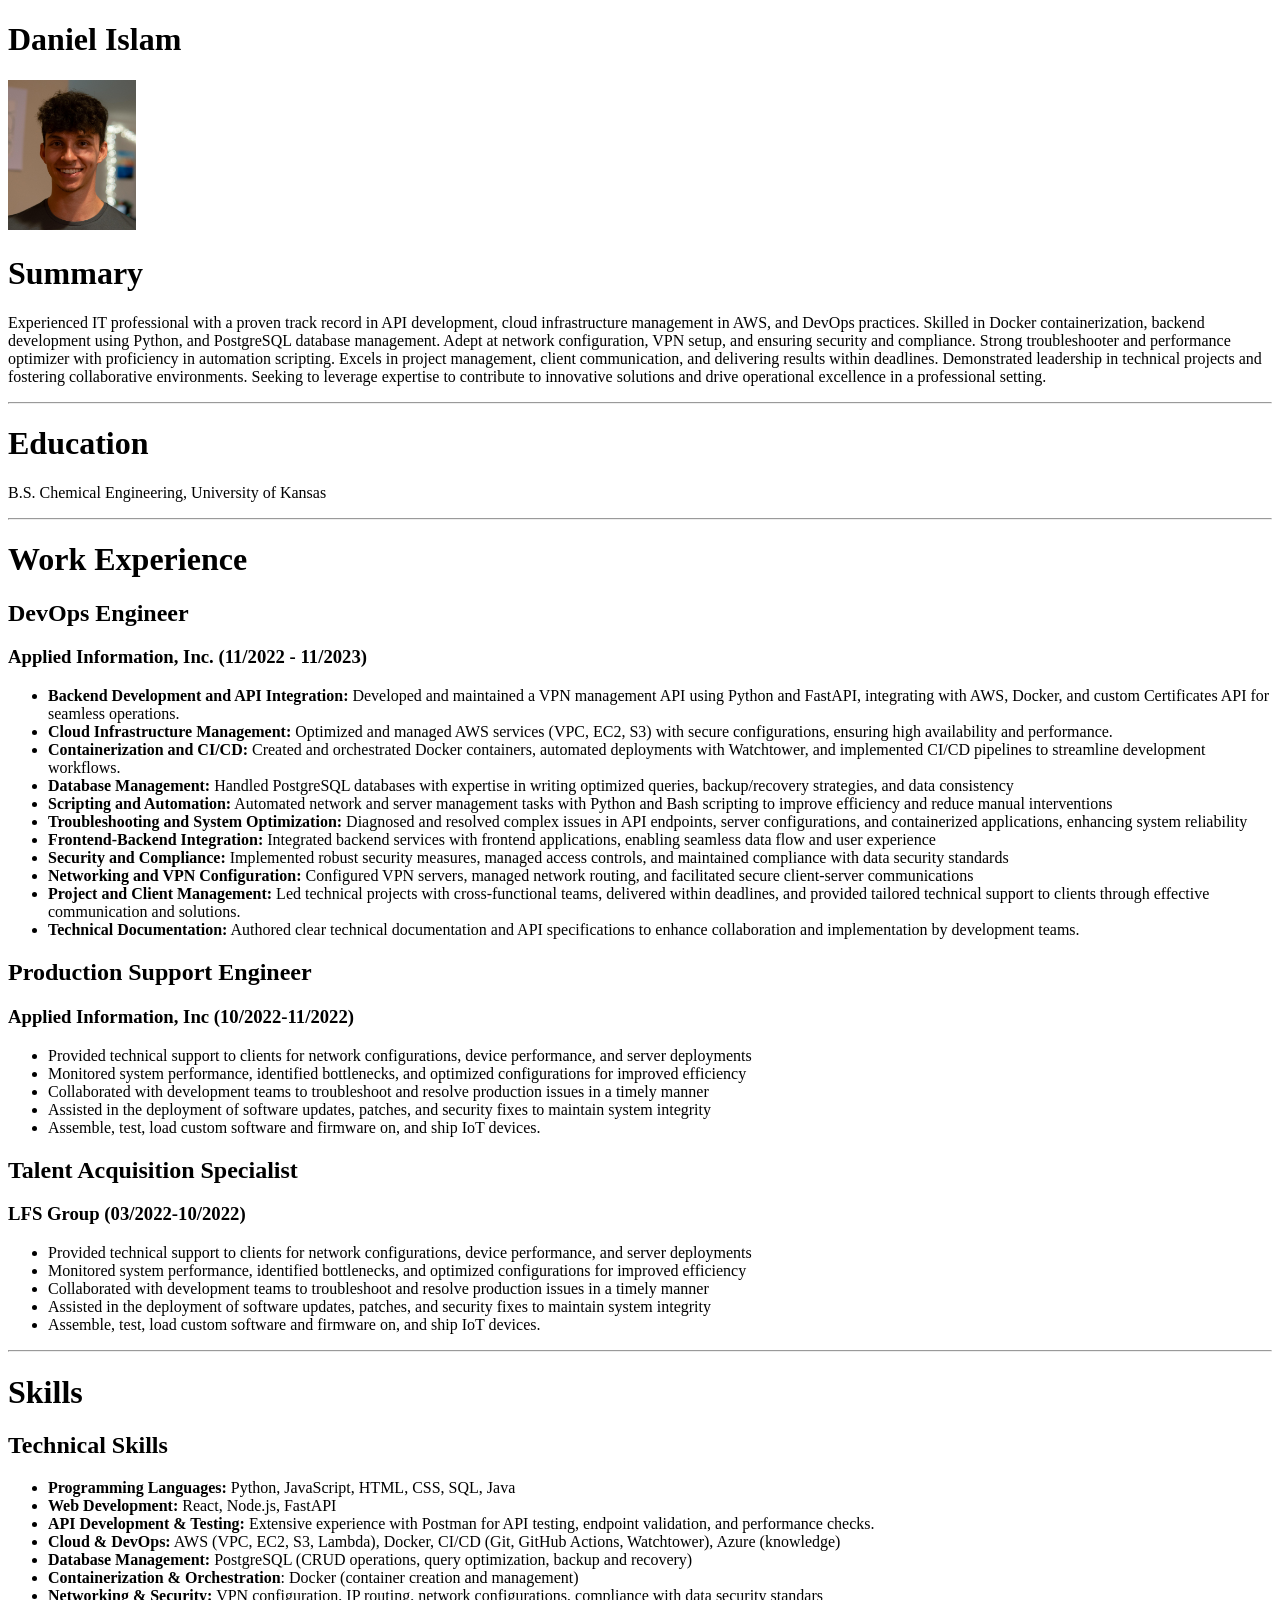
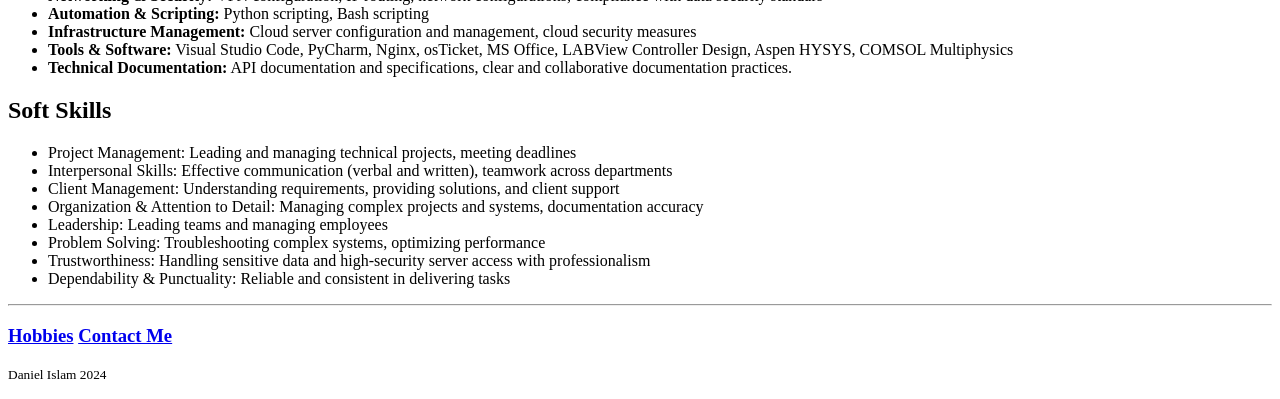
==== index.html @ 27a66f78 "Add files via upload Uploaded html files for web pages, assets folder for images, and README markdow" ====
<!DOCTYPE html>
<html lang="en">
<head>
    <meta charset="UTF-8">
    <meta name="viewport" content="width=device-width, initial-scale=1.0">
    <title>MyResume | Daniel Islam</title>
</head>
<h1>Daniel Islam</h1>
<body>
    <img src="./assets/images/headshot1.jpg" alt="Portrait of Daniel Islam" height="150"/>
    <h1>Summary</h1>
    <p>Experienced IT professional with a proven track record in API development, cloud infrastructure management in AWS, 
        and DevOps practices. Skilled in Docker containerization, backend development using Python, and PostgreSQL database management. 
        Adept at network configuration, VPN setup, and ensuring security and compliance. Strong troubleshooter and performance 
        optimizer with proficiency in automation scripting. Excels in project management, client communication, and delivering 
        results within deadlines. Demonstrated leadership in technical projects and fostering collaborative environments. Seeking to 
        leverage expertise to contribute to innovative solutions and drive operational excellence in a professional setting.</p>
    <hr/>
    <h1>Education</h1>
    <p>B.S. Chemical Engineering, University of Kansas</p>
    <hr/>
    <h1>Work Experience</h1>
    <h2>DevOps Engineer</h2>
    <h3>Applied Information, Inc. (11/2022 - 11/2023)</h3>
    <ul>
        <li><strong>Backend Development and API Integration:</strong> Developed and maintained a VPN management API using Python and FastAPI, 
            integrating with AWS, Docker, and custom Certificates API for seamless operations.</li>
        <li><strong>Cloud Infrastructure Management:</strong> Optimized and managed AWS services (VPC, EC2, S3) with secure configurations, ensuring high availability and performance.</li>
        <li><strong>Containerization and CI/CD:</strong> Created and orchestrated Docker containers, automated deployments with Watchtower, 
            and implemented CI/CD pipelines to streamline development workflows.</li>
        <li><strong>Database Management:</strong> Handled PostgreSQL databases with expertise in writing optimized queries, backup/recovery 
            strategies, and data consistency</li>
        <li><strong>Scripting and Automation:</strong> Automated network and server management tasks with Python and Bash scripting to 
            improve efficiency and reduce manual interventions</li>
        <li><strong>Troubleshooting and System Optimization:</strong> Diagnosed and resolved complex issues in API endpoints, server 
            configurations, and containerized applications, enhancing system reliability</li>
        <li><strong>Frontend-Backend Integration:</strong> Integrated backend services with frontend applications, enabling seamless 
            data flow and user experience</li>
        <li><strong>Security and Compliance:</strong> Implemented robust security measures, managed access controls, and maintained 
            compliance with data security standards</li>
        <li><strong>Networking and VPN Configuration:</strong> Configured VPN servers, managed network routing, and facilitated 
            secure client-server communications</li>
        <li><strong>Project and Client Management:</strong> Led technical projects with cross-functional teams, delivered within deadlines, 
            and provided tailored technical support to clients through effective communication and solutions.</li>
        <li><strong>Technical Documentation:</strong> Authored clear technical documentation and API specifications to enhance collaboration 
            and implementation by development teams.</li>    
    </ul>
    <h2>Production Support Engineer</h2>
    <h3>Applied Information, Inc (10/2022-11/2022)</h3>
    <ul>    
        <li>Provided technical support to clients for network configurations, device performance, and server deployments</li>
        <li>Monitored system performance, identified bottlenecks, and optimized configurations for improved efficiency</li>
        <li>Collaborated with development teams to troubleshoot and resolve production issues in a timely manner</li>
        <li>Assisted in the deployment of software updates, patches, and security fixes to maintain system integrity</li>
        <li>Assemble, test, load custom software and firmware on, and ship IoT devices.</li>
    </ul>
    <h2>Talent Acquisition Specialist</h2>
    <h3>LFS Group (03/2022-10/2022)</h3>
    <ul>    
        <li>Provided technical support to clients for network configurations, device performance, and server deployments</li>
        <li>Monitored system performance, identified bottlenecks, and optimized configurations for improved efficiency</li>
        <li>Collaborated with development teams to troubleshoot and resolve production issues in a timely manner</li>
        <li>Assisted in the deployment of software updates, patches, and security fixes to maintain system integrity</li>
        <li>Assemble, test, load custom software and firmware on, and ship IoT devices.</li>
    </ul>
    <hr/>
    <h1>Skills</h1>
    <h2>Technical Skills</h2>
    <ul>
        <li><strong>Programming Languages:</strong> Python, JavaScript, HTML, CSS, SQL, Java</li>
        <li><strong>Web Development:</strong> React, Node.js, FastAPI</li>
        <li><strong>API Development & Testing:</strong> Extensive experience with Postman for API testing, endpoint validation, and performance checks.</li>
        <li><strong>Cloud & DevOps:</strong> AWS (VPC, EC2, S3, Lambda), Docker, CI/CD (Git, GitHub Actions, Watchtower), Azure (knowledge)</li>
        <li><strong>Database Management:</strong> PostgreSQL (CRUD operations, query optimization, backup and recovery)</li>
        <li><strong>Containerization & Orchestration</strong>: Docker (container creation and management)</li>
        <li><strong>Networking & Security:</strong> VPN configuration, IP routing, network configurations, compliance with data security standars</li>
        <li><strong>Automation & Scripting:</strong> Python scripting, Bash scripting</li>
        <li><strong>Infrastructure Management:</strong> Cloud server configuration and management, cloud security measures</li>
        <li><strong>Tools & Software:</strong> Visual Studio Code, PyCharm, Nginx, osTicket, MS Office, LABView Controller Design, Aspen HYSYS, COMSOL Multiphysics</li>
        <li><strong>Technical Documentation:</strong> API documentation and specifications, clear and collaborative documentation practices.</li>
    </ul>
    <h2>Soft Skills</h2>
    <ul>
        <li>Project Management: Leading and managing technical projects, meeting deadlines</li>
        <li>Interpersonal Skills: Effective communication (verbal and written), teamwork across departments</li>
        <li>Client Management: Understanding requirements, providing solutions, and client support</li>
        <li>Organization & Attention to Detail: Managing complex projects and systems, documentation accuracy</li>
        <li>Leadership: Leading teams and managing employees</li>
        <li>Problem Solving: Troubleshooting complex systems, optimizing performance</li>
        <li>Trustworthiness: Handling sensitive data and high-security server access with professionalism</li>
        <li>Dependability & Punctuality: Reliable and consistent in delivering tasks</li>
    </ul>
    <hr/>
    <h3><a href="./hobbies.html">Hobbies</a>  <a href="./contact.html">Contact Me</a></h3>
    <footer>
        <p><small>Daniel Islam 2024</small></p>
    </footer>
</body>
</html>
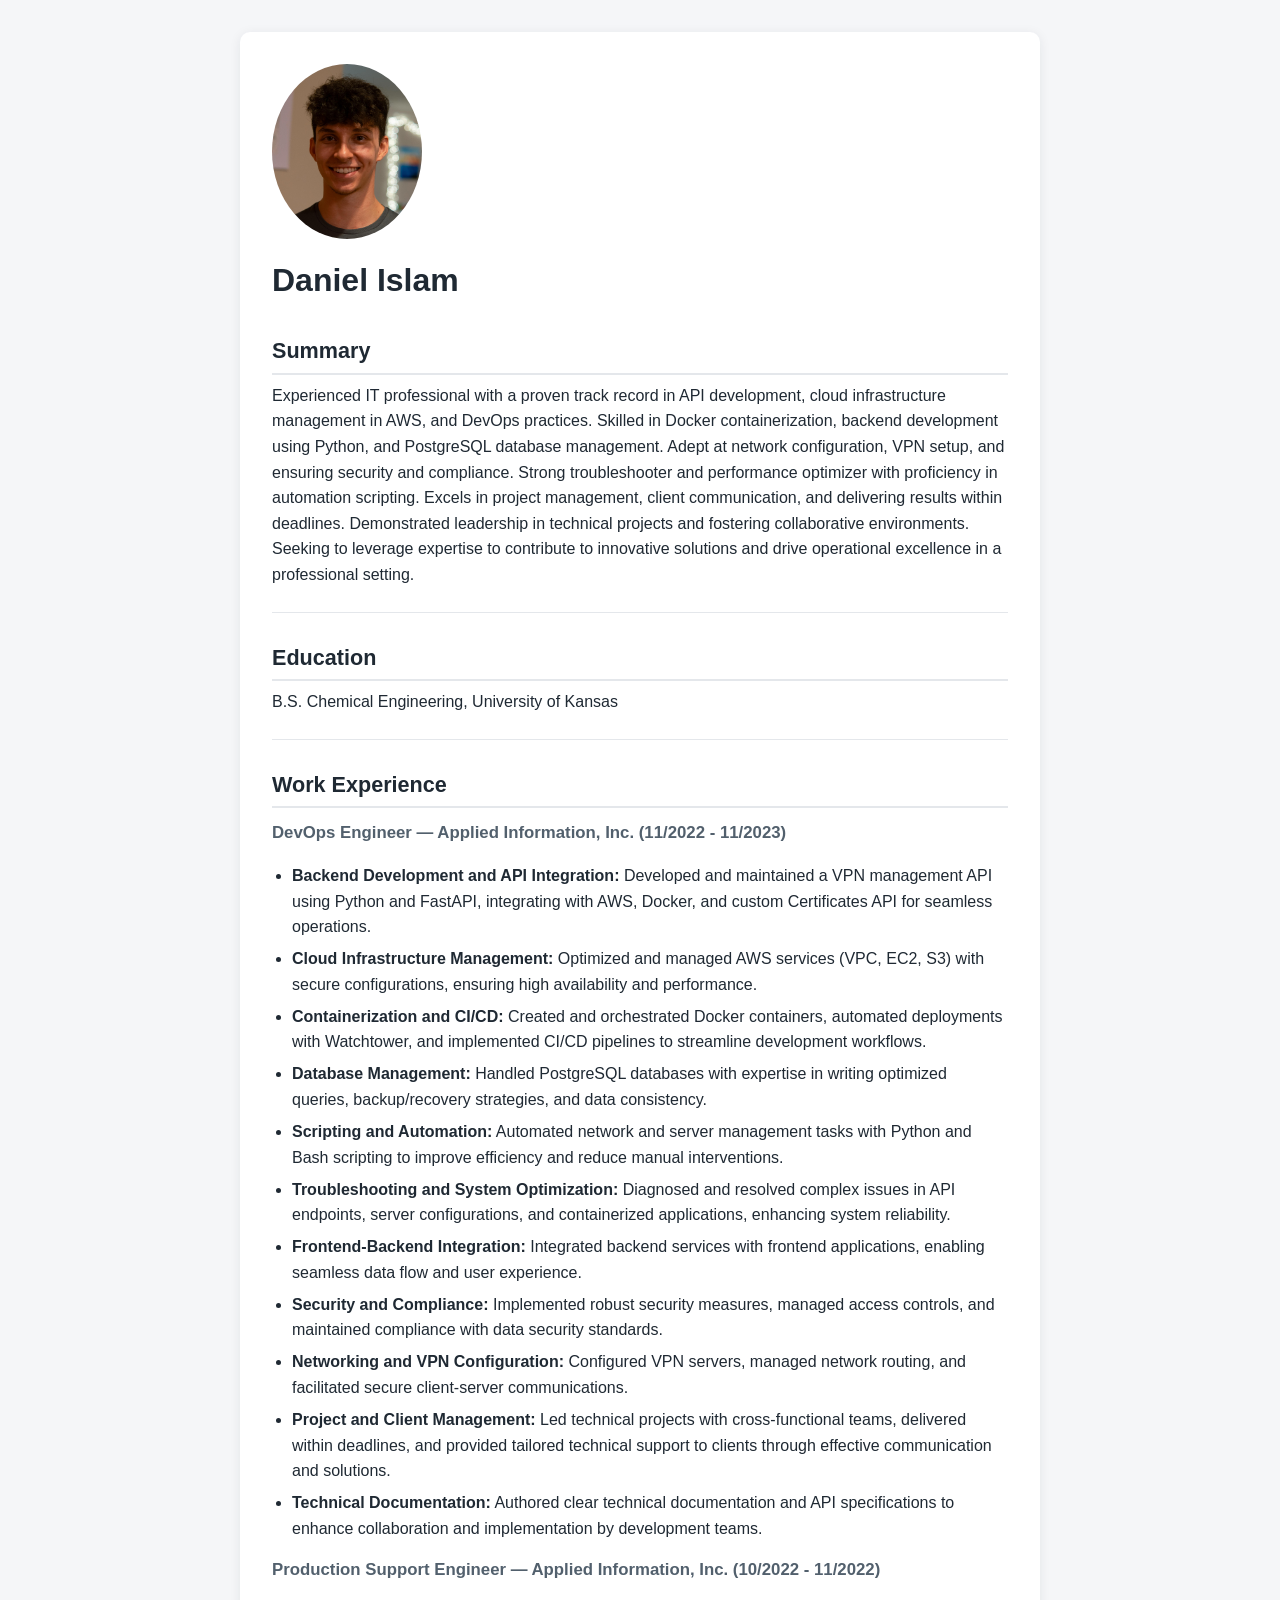
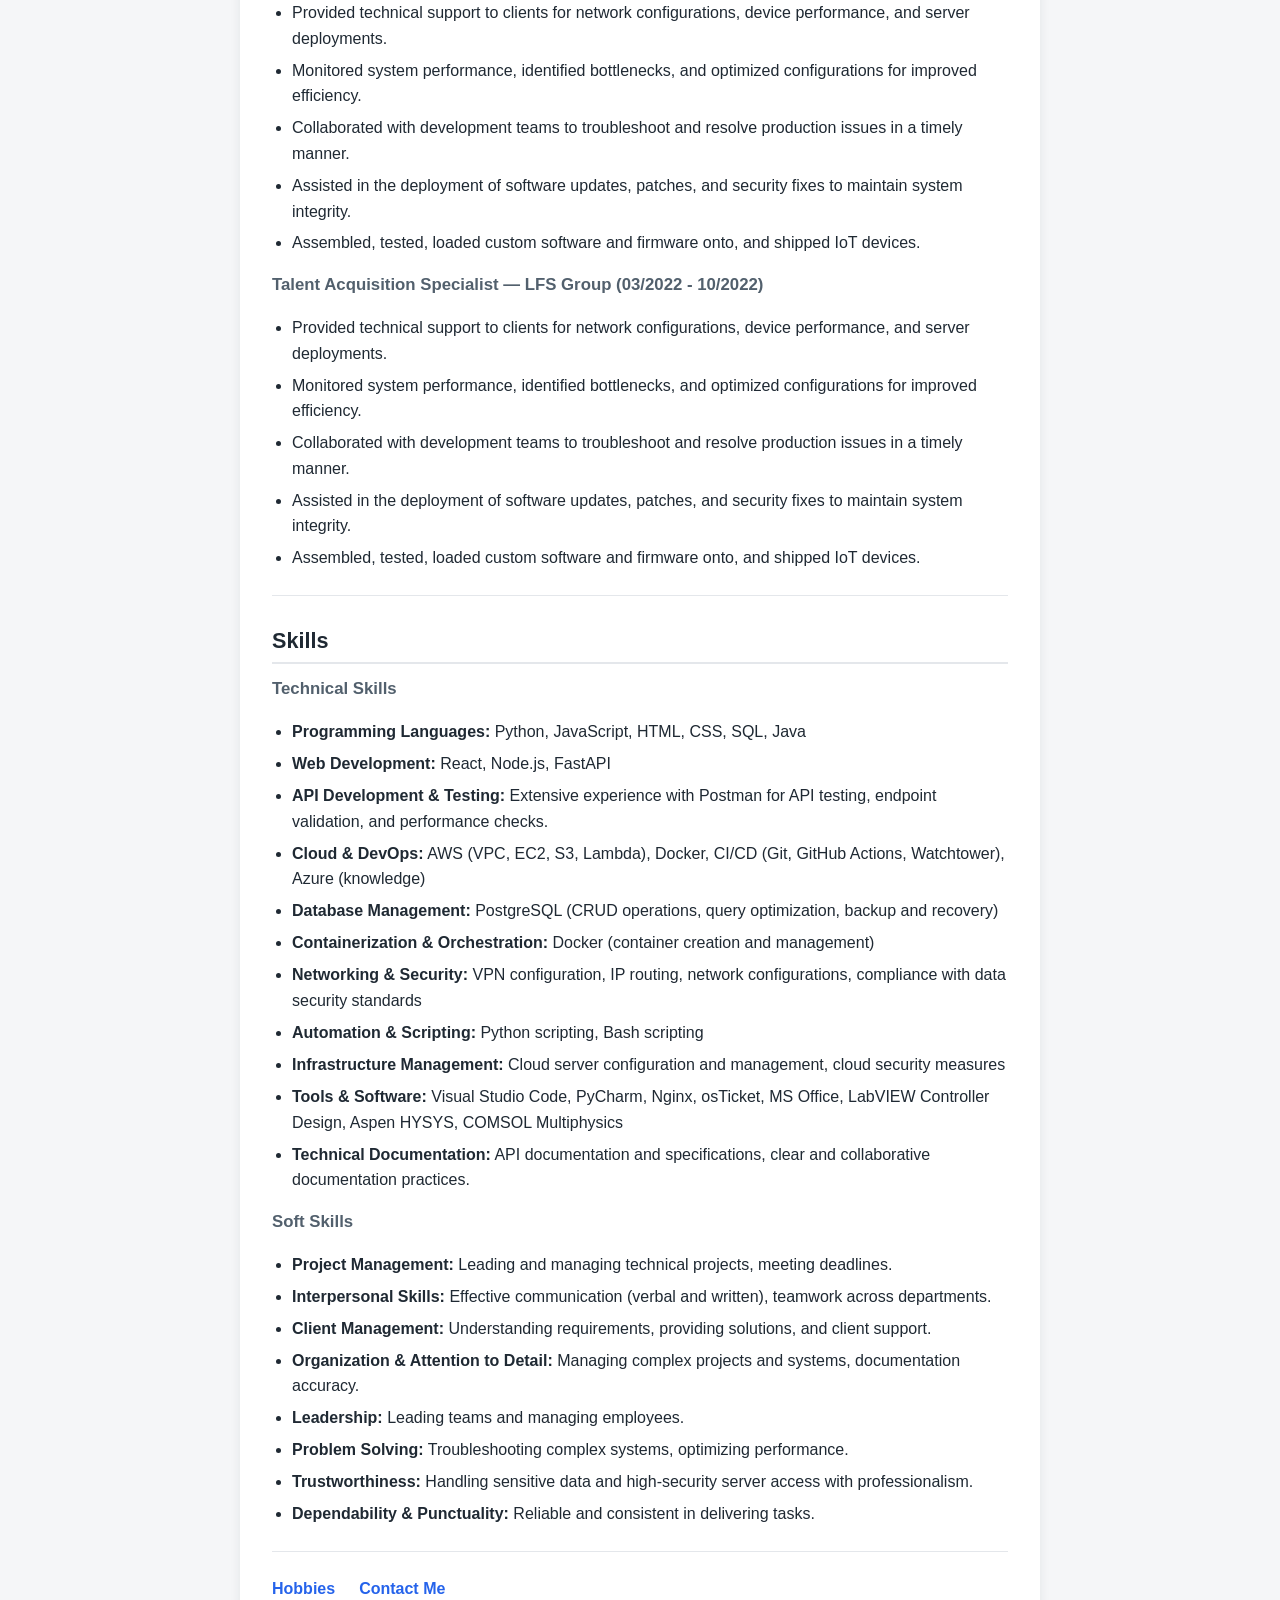
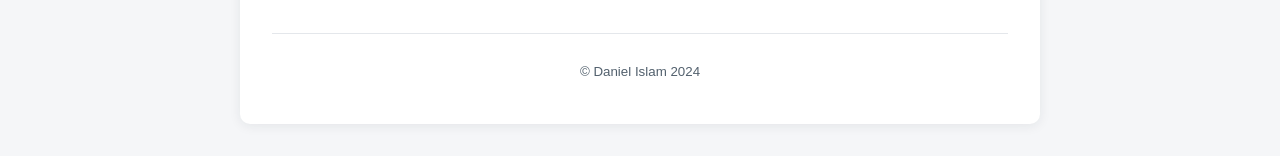
==== commit 7c7b2a31: "Improve resume site: styling, structure, and content fixes - Add shared responsive stylesheet (asset" ====
--- a/index.html
+++ b/index.html
@@ -1,99 +1,120 @@
-<!DOCTYPE html>
-<html lang="en">
-<head>
-    <meta charset="UTF-8">
-    <meta name="viewport" content="width=device-width, initial-scale=1.0">
-    <title>MyResume | Daniel Islam</title>
-</head>
-<h1>Daniel Islam</h1>
-<body>
-    <img src="./assets/images/headshot1.jpg" alt="Portrait of Daniel Islam" height="150"/>
-    <h1>Summary</h1>
-    <p>Experienced IT professional with a proven track record in API development, cloud infrastructure management in AWS, 
-        and DevOps practices. Skilled in Docker containerization, backend development using Python, and PostgreSQL database management. 
-        Adept at network configuration, VPN setup, and ensuring security and compliance. Strong troubleshooter and performance 
-        optimizer with proficiency in automation scripting. Excels in project management, client communication, and delivering 
-        results within deadlines. Demonstrated leadership in technical projects and fostering collaborative environments. Seeking to 
-        leverage expertise to contribute to innovative solutions and drive operational excellence in a professional setting.</p>
-    <hr/>
-    <h1>Education</h1>
-    <p>B.S. Chemical Engineering, University of Kansas</p>
-    <hr/>
-    <h1>Work Experience</h1>
-    <h2>DevOps Engineer</h2>
-    <h3>Applied Information, Inc. (11/2022 - 11/2023)</h3>
-    <ul>
-        <li><strong>Backend Development and API Integration:</strong> Developed and maintained a VPN management API using Python and FastAPI, 
-            integrating with AWS, Docker, and custom Certificates API for seamless operations.</li>
-        <li><strong>Cloud Infrastructure Management:</strong> Optimized and managed AWS services (VPC, EC2, S3) with secure configurations, ensuring high availability and performance.</li>
-        <li><strong>Containerization and CI/CD:</strong> Created and orchestrated Docker containers, automated deployments with Watchtower, 
-            and implemented CI/CD pipelines to streamline development workflows.</li>
-        <li><strong>Database Management:</strong> Handled PostgreSQL databases with expertise in writing optimized queries, backup/recovery 
-            strategies, and data consistency</li>
-        <li><strong>Scripting and Automation:</strong> Automated network and server management tasks with Python and Bash scripting to 
-            improve efficiency and reduce manual interventions</li>
-        <li><strong>Troubleshooting and System Optimization:</strong> Diagnosed and resolved complex issues in API endpoints, server 
-            configurations, and containerized applications, enhancing system reliability</li>
-        <li><strong>Frontend-Backend Integration:</strong> Integrated backend services with frontend applications, enabling seamless 
-            data flow and user experience</li>
-        <li><strong>Security and Compliance:</strong> Implemented robust security measures, managed access controls, and maintained 
-            compliance with data security standards</li>
-        <li><strong>Networking and VPN Configuration:</strong> Configured VPN servers, managed network routing, and facilitated 
-            secure client-server communications</li>
-        <li><strong>Project and Client Management:</strong> Led technical projects with cross-functional teams, delivered within deadlines, 
-            and provided tailored technical support to clients through effective communication and solutions.</li>
-        <li><strong>Technical Documentation:</strong> Authored clear technical documentation and API specifications to enhance collaboration 
-            and implementation by development teams.</li>    
-    </ul>
-    <h2>Production Support Engineer</h2>
-    <h3>Applied Information, Inc (10/2022-11/2022)</h3>
-    <ul>    
-        <li>Provided technical support to clients for network configurations, device performance, and server deployments</li>
-        <li>Monitored system performance, identified bottlenecks, and optimized configurations for improved efficiency</li>
-        <li>Collaborated with development teams to troubleshoot and resolve production issues in a timely manner</li>
-        <li>Assisted in the deployment of software updates, patches, and security fixes to maintain system integrity</li>
-        <li>Assemble, test, load custom software and firmware on, and ship IoT devices.</li>
-    </ul>
-    <h2>Talent Acquisition Specialist</h2>
-    <h3>LFS Group (03/2022-10/2022)</h3>
-    <ul>    
-        <li>Provided technical support to clients for network configurations, device performance, and server deployments</li>
-        <li>Monitored system performance, identified bottlenecks, and optimized configurations for improved efficiency</li>
-        <li>Collaborated with development teams to troubleshoot and resolve production issues in a timely manner</li>
-        <li>Assisted in the deployment of software updates, patches, and security fixes to maintain system integrity</li>
-        <li>Assemble, test, load custom software and firmware on, and ship IoT devices.</li>
-    </ul>
-    <hr/>
-    <h1>Skills</h1>
-    <h2>Technical Skills</h2>
-    <ul>
-        <li><strong>Programming Languages:</strong> Python, JavaScript, HTML, CSS, SQL, Java</li>
-        <li><strong>Web Development:</strong> React, Node.js, FastAPI</li>
-        <li><strong>API Development & Testing:</strong> Extensive experience with Postman for API testing, endpoint validation, and performance checks.</li>
-        <li><strong>Cloud & DevOps:</strong> AWS (VPC, EC2, S3, Lambda), Docker, CI/CD (Git, GitHub Actions, Watchtower), Azure (knowledge)</li>
-        <li><strong>Database Management:</strong> PostgreSQL (CRUD operations, query optimization, backup and recovery)</li>
-        <li><strong>Containerization & Orchestration</strong>: Docker (container creation and management)</li>
-        <li><strong>Networking & Security:</strong> VPN configuration, IP routing, network configurations, compliance with data security standars</li>
-        <li><strong>Automation & Scripting:</strong> Python scripting, Bash scripting</li>
-        <li><strong>Infrastructure Management:</strong> Cloud server configuration and management, cloud security measures</li>
-        <li><strong>Tools & Software:</strong> Visual Studio Code, PyCharm, Nginx, osTicket, MS Office, LABView Controller Design, Aspen HYSYS, COMSOL Multiphysics</li>
-        <li><strong>Technical Documentation:</strong> API documentation and specifications, clear and collaborative documentation practices.</li>
-    </ul>
-    <h2>Soft Skills</h2>
-    <ul>
-        <li>Project Management: Leading and managing technical projects, meeting deadlines</li>
-        <li>Interpersonal Skills: Effective communication (verbal and written), teamwork across departments</li>
-        <li>Client Management: Understanding requirements, providing solutions, and client support</li>
-        <li>Organization & Attention to Detail: Managing complex projects and systems, documentation accuracy</li>
-        <li>Leadership: Leading teams and managing employees</li>
-        <li>Problem Solving: Troubleshooting complex systems, optimizing performance</li>
-        <li>Trustworthiness: Handling sensitive data and high-security server access with professionalism</li>
-        <li>Dependability & Punctuality: Reliable and consistent in delivering tasks</li>
-    </ul>
-    <hr/>
-    <h3><a href="./hobbies.html">Hobbies</a>  <a href="./contact.html">Contact Me</a></h3>
-    <footer>
-        <p><small>Daniel Islam 2024</small></p>
-    </footer>
-</body>
-</html>+<!DOCTYPE html>
+<html lang="en">
+<head>
+    <meta charset="UTF-8">
+    <meta name="viewport" content="width=device-width, initial-scale=1.0">
+    <meta name="description" content="Online resume of Daniel Islam, DevOps engineer and IT professional skilled in API development, AWS cloud infrastructure, Docker, Python, and PostgreSQL.">
+    <title>Daniel Islam | Resume</title>
+    <link rel="stylesheet" href="./assets/css/style.css">
+</head>
+<body>
+    <main>
+        <header>
+            <img src="./assets/images/headshot1.jpg" alt="Portrait of Daniel Islam" height="150" width="150" class="headshot"/>
+            <h1>Daniel Islam</h1>
+        </header>
+
+        <h2>Summary</h2>
+        <p>Experienced IT professional with a proven track record in API development, cloud infrastructure management in AWS,
+            and DevOps practices. Skilled in Docker containerization, backend development using Python, and PostgreSQL database management.
+            Adept at network configuration, VPN setup, and ensuring security and compliance. Strong troubleshooter and performance
+            optimizer with proficiency in automation scripting. Excels in project management, client communication, and delivering
+            results within deadlines. Demonstrated leadership in technical projects and fostering collaborative environments. Seeking to
+            leverage expertise to contribute to innovative solutions and drive operational excellence in a professional setting.</p>
+        <hr/>
+
+        <h2>Education</h2>
+        <p>B.S. Chemical Engineering, University of Kansas</p>
+        <hr/>
+
+        <h2>Work Experience</h2>
+        <h3>DevOps Engineer &mdash; Applied Information, Inc. (11/2022 - 11/2023)</h3>
+        <ul>
+            <li><strong>Backend Development and API Integration:</strong> Developed and maintained a VPN management API using Python and FastAPI,
+                integrating with AWS, Docker, and custom Certificates API for seamless operations.</li>
+            <li><strong>Cloud Infrastructure Management:</strong> Optimized and managed AWS services (VPC, EC2, S3) with secure configurations, ensuring high availability and performance.</li>
+            <li><strong>Containerization and CI/CD:</strong> Created and orchestrated Docker containers, automated deployments with Watchtower,
+                and implemented CI/CD pipelines to streamline development workflows.</li>
+            <li><strong>Database Management:</strong> Handled PostgreSQL databases with expertise in writing optimized queries, backup/recovery
+                strategies, and data consistency.</li>
+            <li><strong>Scripting and Automation:</strong> Automated network and server management tasks with Python and Bash scripting to
+                improve efficiency and reduce manual interventions.</li>
+            <li><strong>Troubleshooting and System Optimization:</strong> Diagnosed and resolved complex issues in API endpoints, server
+                configurations, and containerized applications, enhancing system reliability.</li>
+            <li><strong>Frontend-Backend Integration:</strong> Integrated backend services with frontend applications, enabling seamless
+                data flow and user experience.</li>
+            <li><strong>Security and Compliance:</strong> Implemented robust security measures, managed access controls, and maintained
+                compliance with data security standards.</li>
+            <li><strong>Networking and VPN Configuration:</strong> Configured VPN servers, managed network routing, and facilitated
+                secure client-server communications.</li>
+            <li><strong>Project and Client Management:</strong> Led technical projects with cross-functional teams, delivered within deadlines,
+                and provided tailored technical support to clients through effective communication and solutions.</li>
+            <li><strong>Technical Documentation:</strong> Authored clear technical documentation and API specifications to enhance collaboration
+                and implementation by development teams.</li>
+        </ul>
+
+        <h3>Production Support Engineer &mdash; Applied Information, Inc. (10/2022 - 11/2022)</h3>
+        <ul>
+            <li>Provided technical support to clients for network configurations, device performance, and server deployments.</li>
+            <li>Monitored system performance, identified bottlenecks, and optimized configurations for improved efficiency.</li>
+            <li>Collaborated with development teams to troubleshoot and resolve production issues in a timely manner.</li>
+            <li>Assisted in the deployment of software updates, patches, and security fixes to maintain system integrity.</li>
+            <li>Assembled, tested, loaded custom software and firmware onto, and shipped IoT devices.</li>
+        </ul>
+
+        <h3>Talent Acquisition Specialist &mdash; LFS Group (03/2022 - 10/2022)</h3>
+        <!--
+            NOTE: The bullets below were copied from the Production Support Engineer role
+            and describe technical support / IoT work, which does not match a recruiting role.
+            Please replace them with your real Talent Acquisition responsibilities
+            (for example: sourcing candidates, screening, interview coordination, offer management).
+        -->
+        <ul>
+            <li>Provided technical support to clients for network configurations, device performance, and server deployments.</li>
+            <li>Monitored system performance, identified bottlenecks, and optimized configurations for improved efficiency.</li>
+            <li>Collaborated with development teams to troubleshoot and resolve production issues in a timely manner.</li>
+            <li>Assisted in the deployment of software updates, patches, and security fixes to maintain system integrity.</li>
+            <li>Assembled, tested, loaded custom software and firmware onto, and shipped IoT devices.</li>
+        </ul>
+        <hr/>
+
+        <h2>Skills</h2>
+        <h3>Technical Skills</h3>
+        <ul>
+            <li><strong>Programming Languages:</strong> Python, JavaScript, HTML, CSS, SQL, Java</li>
+            <li><strong>Web Development:</strong> React, Node.js, FastAPI</li>
+            <li><strong>API Development &amp; Testing:</strong> Extensive experience with Postman for API testing, endpoint validation, and performance checks.</li>
+            <li><strong>Cloud &amp; DevOps:</strong> AWS (VPC, EC2, S3, Lambda), Docker, CI/CD (Git, GitHub Actions, Watchtower), Azure (knowledge)</li>
+            <li><strong>Database Management:</strong> PostgreSQL (CRUD operations, query optimization, backup and recovery)</li>
+            <li><strong>Containerization &amp; Orchestration:</strong> Docker (container creation and management)</li>
+            <li><strong>Networking &amp; Security:</strong> VPN configuration, IP routing, network configurations, compliance with data security standards</li>
+            <li><strong>Automation &amp; Scripting:</strong> Python scripting, Bash scripting</li>
+            <li><strong>Infrastructure Management:</strong> Cloud server configuration and management, cloud security measures</li>
+            <li><strong>Tools &amp; Software:</strong> Visual Studio Code, PyCharm, Nginx, osTicket, MS Office, LabVIEW Controller Design, Aspen HYSYS, COMSOL Multiphysics</li>
+            <li><strong>Technical Documentation:</strong> API documentation and specifications, clear and collaborative documentation practices.</li>
+        </ul>
+
+        <h3>Soft Skills</h3>
+        <ul>
+            <li><strong>Project Management:</strong> Leading and managing technical projects, meeting deadlines.</li>
+            <li><strong>Interpersonal Skills:</strong> Effective communication (verbal and written), teamwork across departments.</li>
+            <li><strong>Client Management:</strong> Understanding requirements, providing solutions, and client support.</li>
+            <li><strong>Organization &amp; Attention to Detail:</strong> Managing complex projects and systems, documentation accuracy.</li>
+            <li><strong>Leadership:</strong> Leading teams and managing employees.</li>
+            <li><strong>Problem Solving:</strong> Troubleshooting complex systems, optimizing performance.</li>
+            <li><strong>Trustworthiness:</strong> Handling sensitive data and high-security server access with professionalism.</li>
+            <li><strong>Dependability &amp; Punctuality:</strong> Reliable and consistent in delivering tasks.</li>
+        </ul>
+        <hr/>
+
+        <nav class="nav-links" aria-label="Secondary pages">
+            <a href="./hobbies.html">Hobbies</a>
+            <a href="./contact.html">Contact Me</a>
+        </nav>
+
+        <footer>
+            <p><small>&copy; Daniel Islam 2024</small></p>
+        </footer>
+    </main>
+</body>
+</html>
--- a/assets/css/style.css
+++ b/assets/css/style.css
@@ -0,0 +1,129 @@
+/* Shared stylesheet for the online resume */
+
+:root {
+    --color-bg: #f5f6f8;
+    --color-surface: #ffffff;
+    --color-text: #1f2933;
+    --color-muted: #52606d;
+    --color-accent: #2563eb;
+    --color-border: #e4e7eb;
+    --max-width: 800px;
+    --radius: 10px;
+    --shadow: 0 2px 12px rgba(31, 41, 51, 0.08);
+}
+
+* {
+    box-sizing: border-box;
+}
+
+body {
+    margin: 0;
+    padding: 2rem 1rem;
+    background-color: var(--color-bg);
+    color: var(--color-text);
+    font-family: -apple-system, BlinkMacSystemFont, "Segoe UI", Roboto, Helvetica, Arial, sans-serif;
+    line-height: 1.6;
+}
+
+main,
+.page {
+    max-width: var(--max-width);
+    margin: 0 auto;
+    background-color: var(--color-surface);
+    padding: 2rem;
+    border-radius: var(--radius);
+    box-shadow: var(--shadow);
+}
+
+h1 {
+    font-size: 2rem;
+    margin: 0 0 0.5rem;
+    color: var(--color-text);
+}
+
+h2 {
+    font-size: 1.35rem;
+    margin: 1.75rem 0 0.5rem;
+    color: var(--color-text);
+    border-bottom: 2px solid var(--color-border);
+    padding-bottom: 0.25rem;
+}
+
+h3 {
+    font-size: 1.05rem;
+    margin: 0.75rem 0 0.5rem;
+    color: var(--color-muted);
+    font-weight: 600;
+}
+
+p {
+    margin: 0.5rem 0;
+}
+
+ul {
+    padding-left: 1.25rem;
+}
+
+li {
+    margin-bottom: 0.4rem;
+}
+
+a {
+    color: var(--color-accent);
+    text-decoration: none;
+}
+
+a:hover,
+a:focus {
+    text-decoration: underline;
+}
+
+hr {
+    border: none;
+    border-top: 1px solid var(--color-border);
+    margin: 1.5rem 0;
+}
+
+img {
+    max-width: 100%;
+    height: auto;
+    border-radius: var(--radius);
+}
+
+.headshot {
+    display: block;
+    border-radius: 50%;
+    margin-bottom: 1rem;
+    object-fit: cover;
+}
+
+.nav-links {
+    display: flex;
+    gap: 1.5rem;
+    flex-wrap: wrap;
+    font-size: 1rem;
+    font-weight: 600;
+}
+
+footer {
+    margin-top: 2rem;
+    padding-top: 1rem;
+    border-top: 1px solid var(--color-border);
+    color: var(--color-muted);
+    text-align: center;
+}
+
+@media (max-width: 600px) {
+    body {
+        padding: 1rem 0.5rem;
+    }
+
+    main,
+    .page {
+        padding: 1.25rem;
+    }
+
+    h1 {
+        font-size: 1.6rem;
+    }
+}
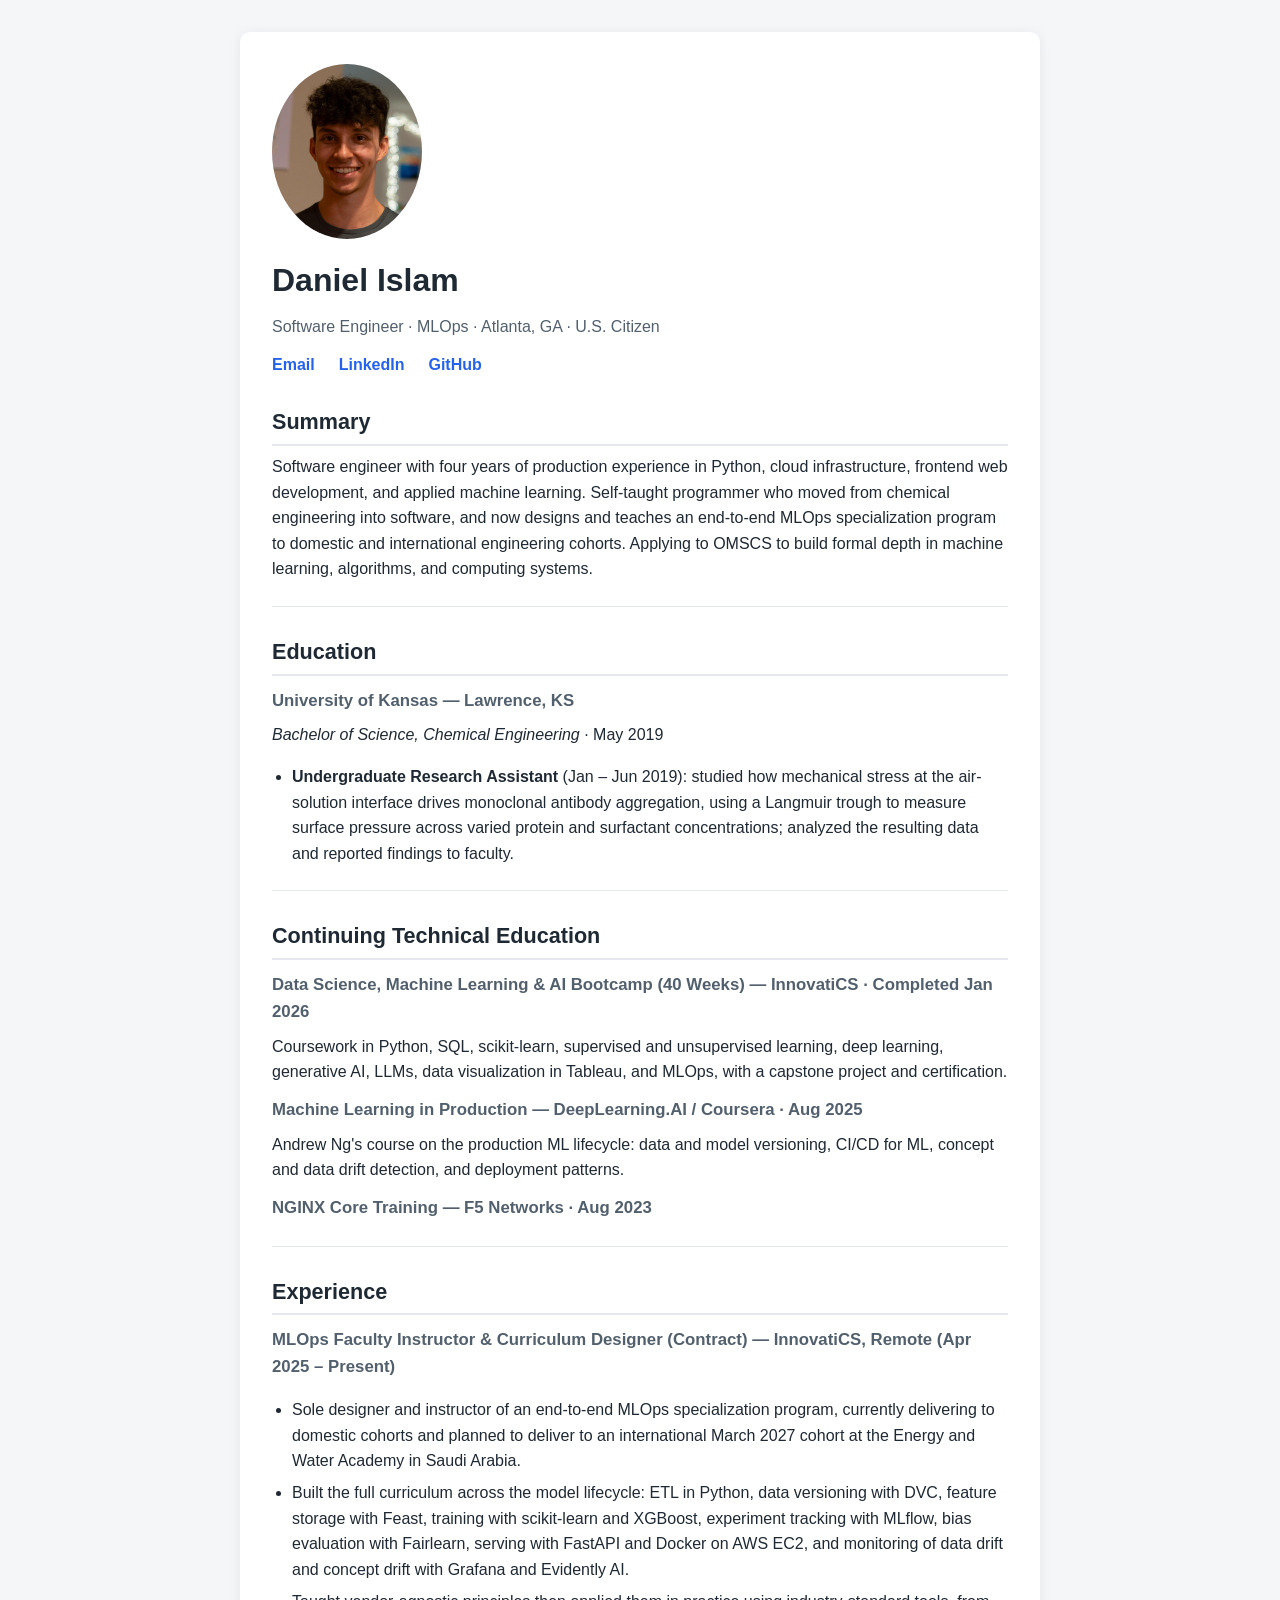
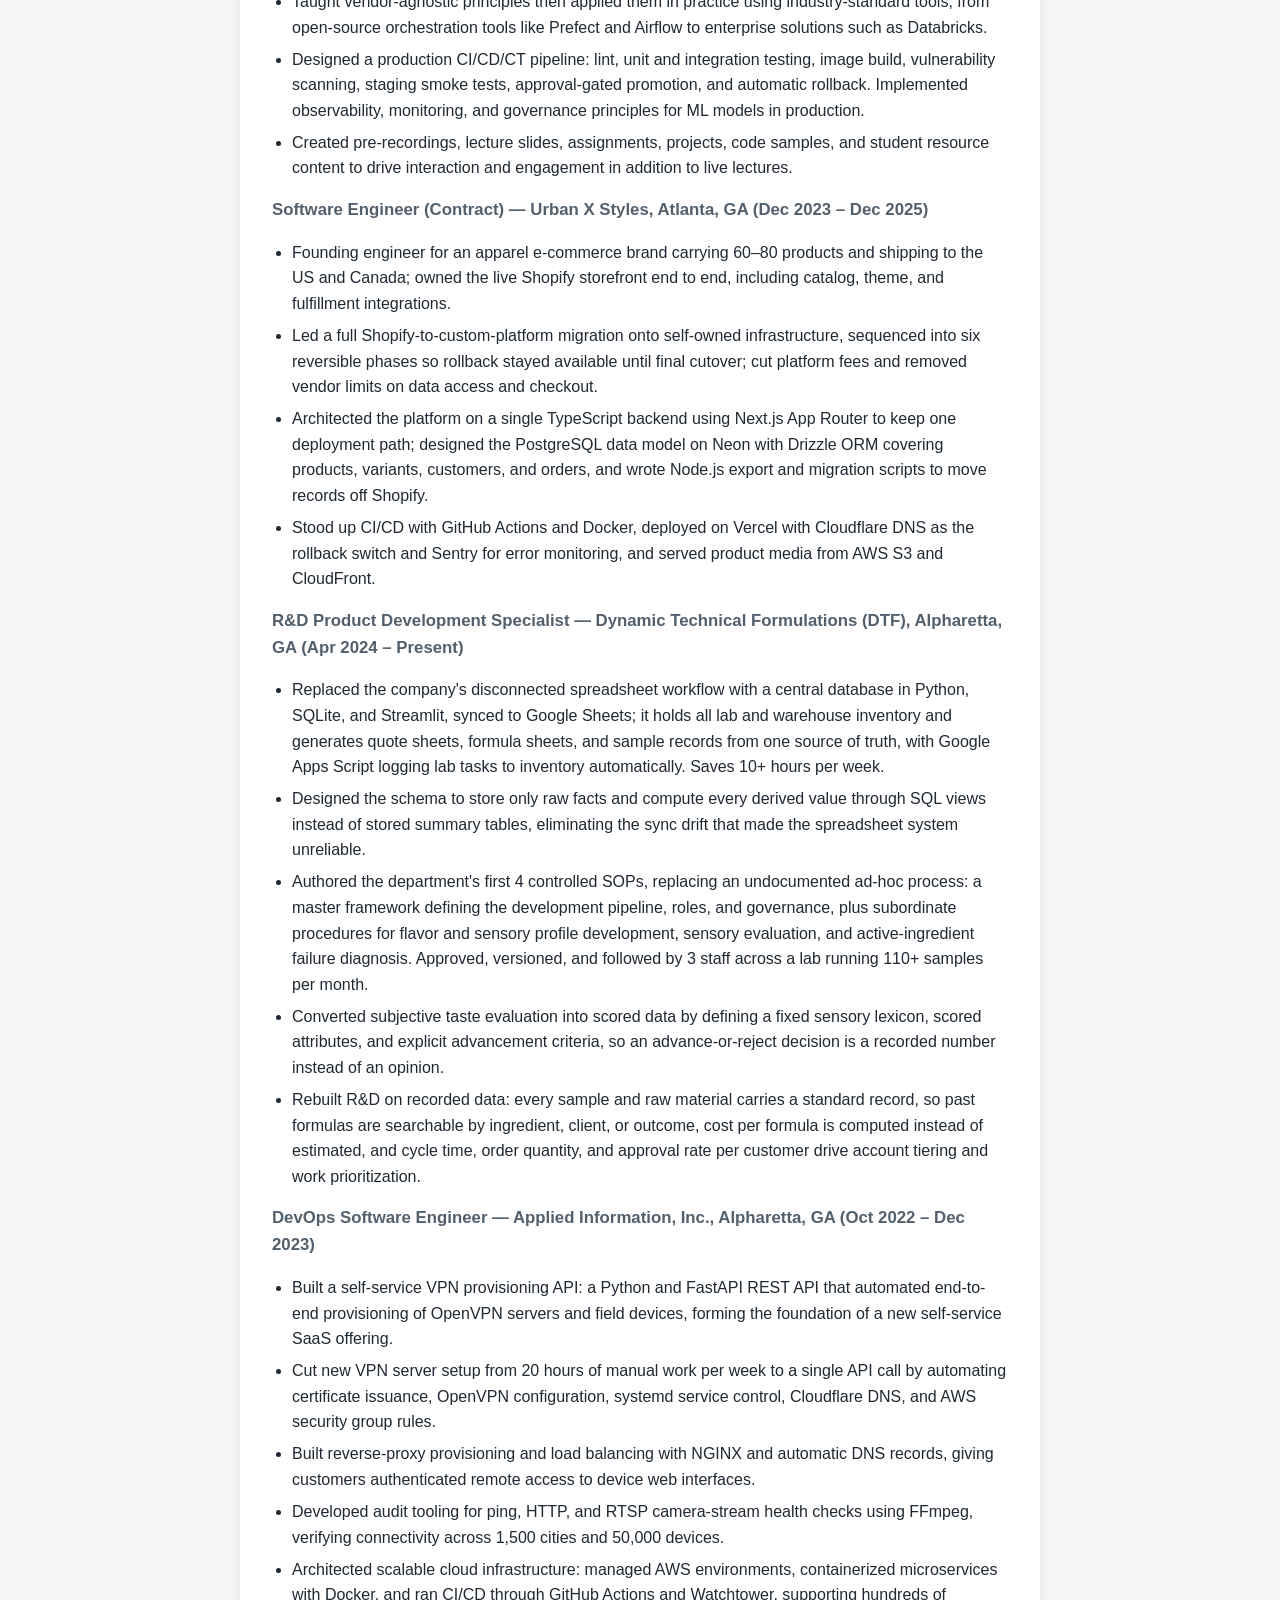
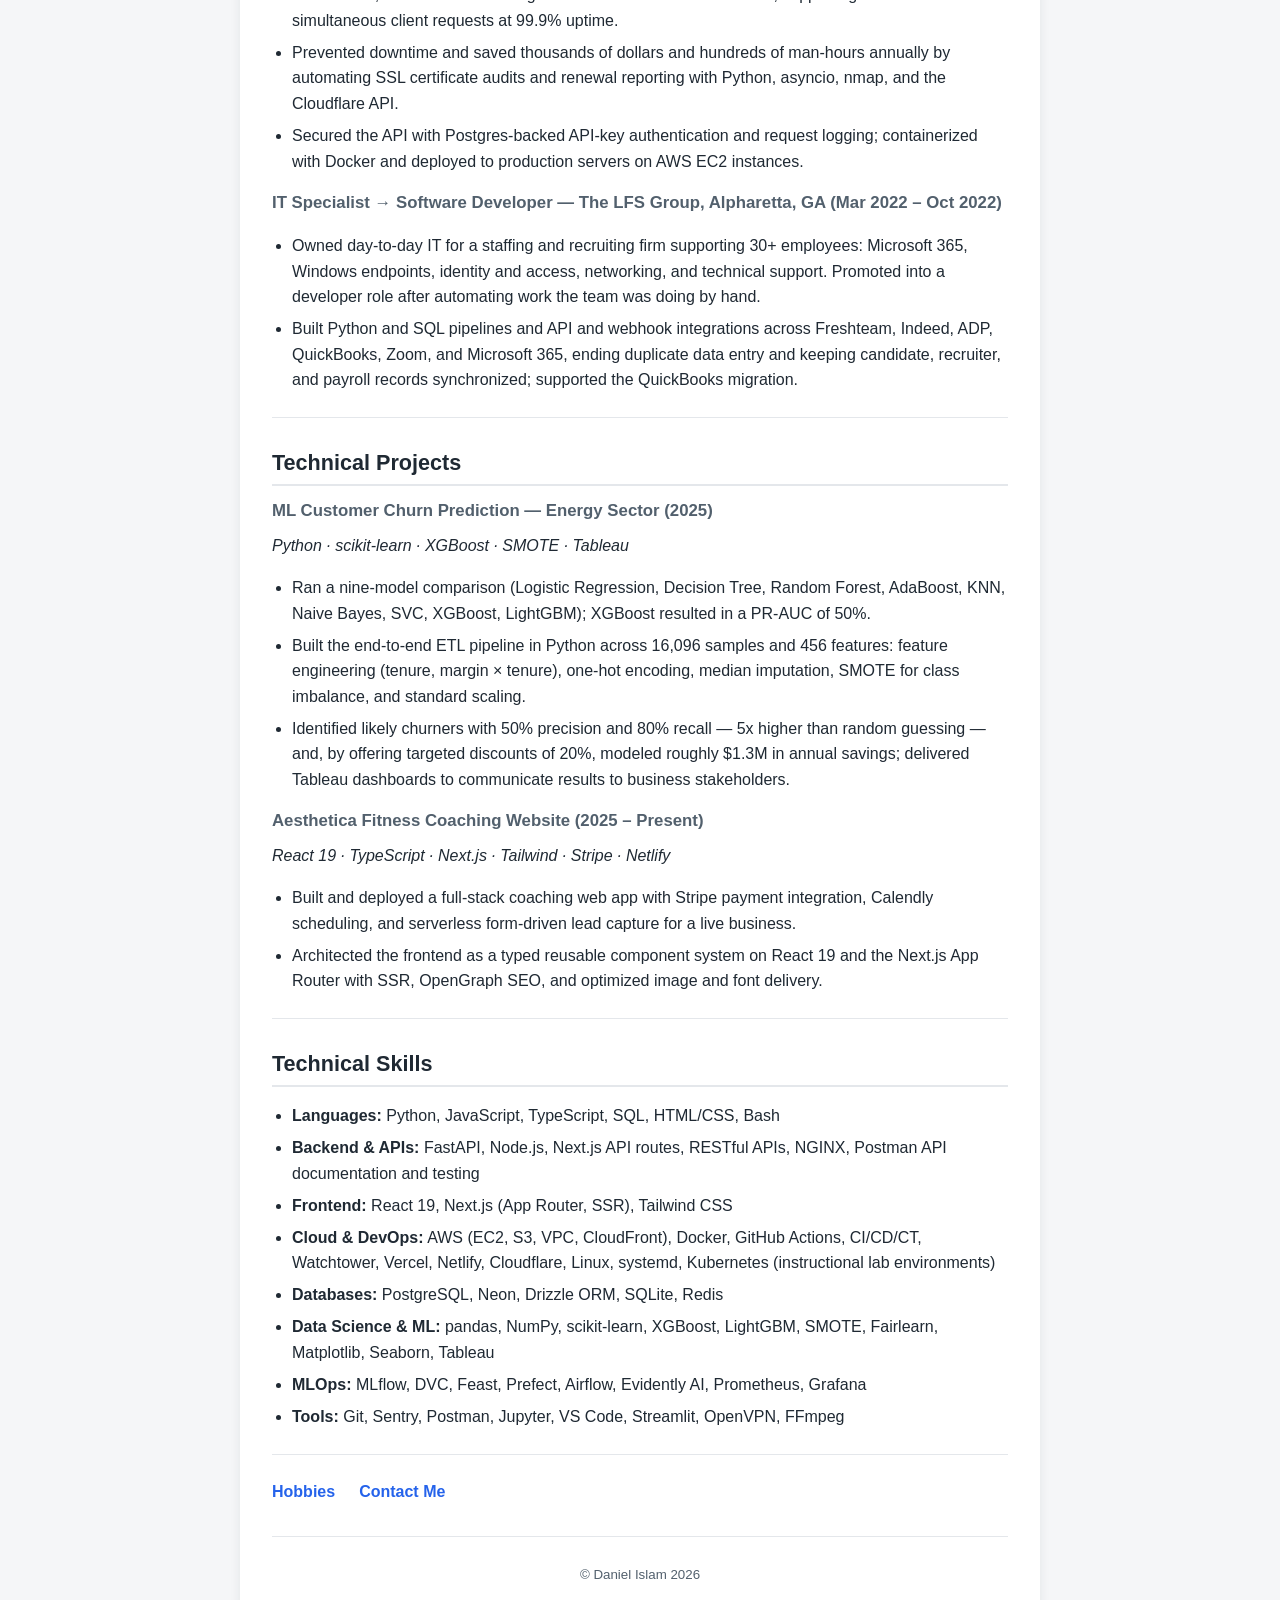
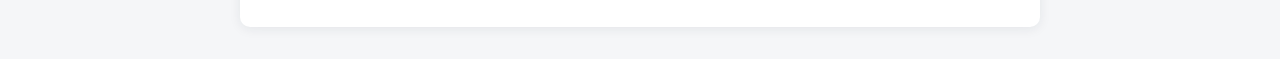
==== commit ab809cb5: "Update resume content from latest resume (OMSCS version) - Rewrite index.html with current summary, " ====
--- a/index.html
+++ b/index.html
@@ -3,7 +3,7 @@
 <head>
     <meta charset="UTF-8">
     <meta name="viewport" content="width=device-width, initial-scale=1.0">
-    <meta name="description" content="Online resume of Daniel Islam, DevOps engineer and IT professional skilled in API development, AWS cloud infrastructure, Docker, Python, and PostgreSQL.">
+    <meta name="description" content="Online resume of Daniel Islam, software engineer with production experience in Python, cloud infrastructure, frontend web development, and applied machine learning and MLOps.">
     <title>Daniel Islam | Resume</title>
     <link rel="stylesheet" href="./assets/css/style.css">
 </head>
@@ -12,98 +12,164 @@
         <header>
             <img src="./assets/images/headshot1.jpg" alt="Portrait of Daniel Islam" height="150" width="150" class="headshot"/>
             <h1>Daniel Islam</h1>
+            <p class="tagline">Software Engineer &middot; MLOps &middot; Atlanta, GA &middot; U.S. Citizen</p>
+            <nav class="nav-links" aria-label="Contact and profiles">
+                <a href="mailto:dislam7991@gmail.com">Email</a>
+                <a href="https://www.linkedin.com/in/daniel-islam1" target="_blank" rel="noopener">LinkedIn</a>
+                <a href="https://github.com/dislam7991" target="_blank" rel="noopener">GitHub</a>
+            </nav>
         </header>
 
         <h2>Summary</h2>
-        <p>Experienced IT professional with a proven track record in API development, cloud infrastructure management in AWS,
-            and DevOps practices. Skilled in Docker containerization, backend development using Python, and PostgreSQL database management.
-            Adept at network configuration, VPN setup, and ensuring security and compliance. Strong troubleshooter and performance
-            optimizer with proficiency in automation scripting. Excels in project management, client communication, and delivering
-            results within deadlines. Demonstrated leadership in technical projects and fostering collaborative environments. Seeking to
-            leverage expertise to contribute to innovative solutions and drive operational excellence in a professional setting.</p>
+        <p>Software engineer with four years of production experience in Python, cloud infrastructure,
+            frontend web development, and applied machine learning. Self-taught programmer who moved from
+            chemical engineering into software, and now designs and teaches an end-to-end MLOps specialization
+            program to domestic and international engineering cohorts. Applying to OMSCS to build formal depth
+            in machine learning, algorithms, and computing systems.</p>
         <hr/>
 
         <h2>Education</h2>
-        <p>B.S. Chemical Engineering, University of Kansas</p>
-        <hr/>
-
-        <h2>Work Experience</h2>
-        <h3>DevOps Engineer &mdash; Applied Information, Inc. (11/2022 - 11/2023)</h3>
+        <h3>University of Kansas &mdash; Lawrence, KS</h3>
+        <p><em>Bachelor of Science, Chemical Engineering</em> &middot; May 2019</p>
         <ul>
-            <li><strong>Backend Development and API Integration:</strong> Developed and maintained a VPN management API using Python and FastAPI,
-                integrating with AWS, Docker, and custom Certificates API for seamless operations.</li>
-            <li><strong>Cloud Infrastructure Management:</strong> Optimized and managed AWS services (VPC, EC2, S3) with secure configurations, ensuring high availability and performance.</li>
-            <li><strong>Containerization and CI/CD:</strong> Created and orchestrated Docker containers, automated deployments with Watchtower,
-                and implemented CI/CD pipelines to streamline development workflows.</li>
-            <li><strong>Database Management:</strong> Handled PostgreSQL databases with expertise in writing optimized queries, backup/recovery
-                strategies, and data consistency.</li>
-            <li><strong>Scripting and Automation:</strong> Automated network and server management tasks with Python and Bash scripting to
-                improve efficiency and reduce manual interventions.</li>
-            <li><strong>Troubleshooting and System Optimization:</strong> Diagnosed and resolved complex issues in API endpoints, server
-                configurations, and containerized applications, enhancing system reliability.</li>
-            <li><strong>Frontend-Backend Integration:</strong> Integrated backend services with frontend applications, enabling seamless
-                data flow and user experience.</li>
-            <li><strong>Security and Compliance:</strong> Implemented robust security measures, managed access controls, and maintained
-                compliance with data security standards.</li>
-            <li><strong>Networking and VPN Configuration:</strong> Configured VPN servers, managed network routing, and facilitated
-                secure client-server communications.</li>
-            <li><strong>Project and Client Management:</strong> Led technical projects with cross-functional teams, delivered within deadlines,
-                and provided tailored technical support to clients through effective communication and solutions.</li>
-            <li><strong>Technical Documentation:</strong> Authored clear technical documentation and API specifications to enhance collaboration
-                and implementation by development teams.</li>
-        </ul>
-
-        <h3>Production Support Engineer &mdash; Applied Information, Inc. (10/2022 - 11/2022)</h3>
-        <ul>
-            <li>Provided technical support to clients for network configurations, device performance, and server deployments.</li>
-            <li>Monitored system performance, identified bottlenecks, and optimized configurations for improved efficiency.</li>
-            <li>Collaborated with development teams to troubleshoot and resolve production issues in a timely manner.</li>
-            <li>Assisted in the deployment of software updates, patches, and security fixes to maintain system integrity.</li>
-            <li>Assembled, tested, loaded custom software and firmware onto, and shipped IoT devices.</li>
-        </ul>
-
-        <h3>Talent Acquisition Specialist &mdash; LFS Group (03/2022 - 10/2022)</h3>
-        <!--
-            NOTE: The bullets below were copied from the Production Support Engineer role
-            and describe technical support / IoT work, which does not match a recruiting role.
-            Please replace them with your real Talent Acquisition responsibilities
-            (for example: sourcing candidates, screening, interview coordination, offer management).
-        -->
-        <ul>
-            <li>Provided technical support to clients for network configurations, device performance, and server deployments.</li>
-            <li>Monitored system performance, identified bottlenecks, and optimized configurations for improved efficiency.</li>
-            <li>Collaborated with development teams to troubleshoot and resolve production issues in a timely manner.</li>
-            <li>Assisted in the deployment of software updates, patches, and security fixes to maintain system integrity.</li>
-            <li>Assembled, tested, loaded custom software and firmware onto, and shipped IoT devices.</li>
+            <li><strong>Undergraduate Research Assistant</strong> (Jan &ndash; Jun 2019): studied how mechanical
+                stress at the air-solution interface drives monoclonal antibody aggregation, using a Langmuir
+                trough to measure surface pressure across varied protein and surfactant concentrations; analyzed
+                the resulting data and reported findings to faculty.</li>
         </ul>
         <hr/>
 
-        <h2>Skills</h2>
-        <h3>Technical Skills</h3>
+        <h2>Continuing Technical Education</h2>
+        <h3>Data Science, Machine Learning &amp; AI Bootcamp (40 Weeks) &mdash; InnovatiCS &middot; Completed Jan 2026</h3>
+        <p>Coursework in Python, SQL, scikit-learn, supervised and unsupervised learning, deep learning,
+            generative AI, LLMs, data visualization in Tableau, and MLOps, with a capstone project and certification.</p>
+        <h3>Machine Learning in Production &mdash; DeepLearning.AI / Coursera &middot; Aug 2025</h3>
+        <p>Andrew Ng's course on the production ML lifecycle: data and model versioning, CI/CD for ML, concept
+            and data drift detection, and deployment patterns.</p>
+        <h3>NGINX Core Training &mdash; F5 Networks &middot; Aug 2023</h3>
+        <hr/>
+
+        <h2>Experience</h2>
+
+        <h3>MLOps Faculty Instructor &amp; Curriculum Designer (Contract) &mdash; InnovatiCS, Remote (Apr 2025 &ndash; Present)</h3>
         <ul>
-            <li><strong>Programming Languages:</strong> Python, JavaScript, HTML, CSS, SQL, Java</li>
-            <li><strong>Web Development:</strong> React, Node.js, FastAPI</li>
-            <li><strong>API Development &amp; Testing:</strong> Extensive experience with Postman for API testing, endpoint validation, and performance checks.</li>
-            <li><strong>Cloud &amp; DevOps:</strong> AWS (VPC, EC2, S3, Lambda), Docker, CI/CD (Git, GitHub Actions, Watchtower), Azure (knowledge)</li>
-            <li><strong>Database Management:</strong> PostgreSQL (CRUD operations, query optimization, backup and recovery)</li>
-            <li><strong>Containerization &amp; Orchestration:</strong> Docker (container creation and management)</li>
-            <li><strong>Networking &amp; Security:</strong> VPN configuration, IP routing, network configurations, compliance with data security standards</li>
-            <li><strong>Automation &amp; Scripting:</strong> Python scripting, Bash scripting</li>
-            <li><strong>Infrastructure Management:</strong> Cloud server configuration and management, cloud security measures</li>
-            <li><strong>Tools &amp; Software:</strong> Visual Studio Code, PyCharm, Nginx, osTicket, MS Office, LabVIEW Controller Design, Aspen HYSYS, COMSOL Multiphysics</li>
-            <li><strong>Technical Documentation:</strong> API documentation and specifications, clear and collaborative documentation practices.</li>
+            <li>Sole designer and instructor of an end-to-end MLOps specialization program, currently delivering to
+                domestic cohorts and planned to deliver to an international March 2027 cohort at the Energy and Water
+                Academy in Saudi Arabia.</li>
+            <li>Built the full curriculum across the model lifecycle: ETL in Python, data versioning with DVC,
+                feature storage with Feast, training with scikit-learn and XGBoost, experiment tracking with MLflow,
+                bias evaluation with Fairlearn, serving with FastAPI and Docker on AWS EC2, and monitoring of data
+                drift and concept drift with Grafana and Evidently AI.</li>
+            <li>Taught vendor-agnostic principles then applied them in practice using industry-standard tools, from
+                open-source orchestration tools like Prefect and Airflow to enterprise solutions such as Databricks.</li>
+            <li>Designed a production CI/CD/CT pipeline: lint, unit and integration testing, image build, vulnerability
+                scanning, staging smoke tests, approval-gated promotion, and automatic rollback. Implemented
+                observability, monitoring, and governance principles for ML models in production.</li>
+            <li>Created pre-recordings, lecture slides, assignments, projects, code samples, and student resource
+                content to drive interaction and engagement in addition to live lectures.</li>
         </ul>
 
-        <h3>Soft Skills</h3>
+        <h3>Software Engineer (Contract) &mdash; Urban X Styles, Atlanta, GA (Dec 2023 &ndash; Dec 2025)</h3>
         <ul>
-            <li><strong>Project Management:</strong> Leading and managing technical projects, meeting deadlines.</li>
-            <li><strong>Interpersonal Skills:</strong> Effective communication (verbal and written), teamwork across departments.</li>
-            <li><strong>Client Management:</strong> Understanding requirements, providing solutions, and client support.</li>
-            <li><strong>Organization &amp; Attention to Detail:</strong> Managing complex projects and systems, documentation accuracy.</li>
-            <li><strong>Leadership:</strong> Leading teams and managing employees.</li>
-            <li><strong>Problem Solving:</strong> Troubleshooting complex systems, optimizing performance.</li>
-            <li><strong>Trustworthiness:</strong> Handling sensitive data and high-security server access with professionalism.</li>
-            <li><strong>Dependability &amp; Punctuality:</strong> Reliable and consistent in delivering tasks.</li>
+            <li>Founding engineer for an apparel e-commerce brand carrying 60&ndash;80 products and shipping to the US
+                and Canada; owned the live Shopify storefront end to end, including catalog, theme, and fulfillment
+                integrations.</li>
+            <li>Led a full Shopify-to-custom-platform migration onto self-owned infrastructure, sequenced into six
+                reversible phases so rollback stayed available until final cutover; cut platform fees and removed
+                vendor limits on data access and checkout.</li>
+            <li>Architected the platform on a single TypeScript backend using Next.js App Router to keep one deployment
+                path; designed the PostgreSQL data model on Neon with Drizzle ORM covering products, variants,
+                customers, and orders, and wrote Node.js export and migration scripts to move records off Shopify.</li>
+            <li>Stood up CI/CD with GitHub Actions and Docker, deployed on Vercel with Cloudflare DNS as the rollback
+                switch and Sentry for error monitoring, and served product media from AWS S3 and CloudFront.</li>
+        </ul>
+
+        <h3>R&amp;D Product Development Specialist &mdash; Dynamic Technical Formulations (DTF), Alpharetta, GA (Apr 2024 &ndash; Present)</h3>
+        <ul>
+            <li>Replaced the company's disconnected spreadsheet workflow with a central database in Python, SQLite, and
+                Streamlit, synced to Google Sheets; it holds all lab and warehouse inventory and generates quote sheets,
+                formula sheets, and sample records from one source of truth, with Google Apps Script logging lab tasks
+                to inventory automatically. Saves 10+ hours per week.</li>
+            <li>Designed the schema to store only raw facts and compute every derived value through SQL views instead of
+                stored summary tables, eliminating the sync drift that made the spreadsheet system unreliable.</li>
+            <li>Authored the department's first 4 controlled SOPs, replacing an undocumented ad-hoc process: a master
+                framework defining the development pipeline, roles, and governance, plus subordinate procedures for
+                flavor and sensory profile development, sensory evaluation, and active-ingredient failure diagnosis.
+                Approved, versioned, and followed by 3 staff across a lab running 110+ samples per month.</li>
+            <li>Converted subjective taste evaluation into scored data by defining a fixed sensory lexicon, scored
+                attributes, and explicit advancement criteria, so an advance-or-reject decision is a recorded number
+                instead of an opinion.</li>
+            <li>Rebuilt R&amp;D on recorded data: every sample and raw material carries a standard record, so past
+                formulas are searchable by ingredient, client, or outcome, cost per formula is computed instead of
+                estimated, and cycle time, order quantity, and approval rate per customer drive account tiering and
+                work prioritization.</li>
+        </ul>
+
+        <h3>DevOps Software Engineer &mdash; Applied Information, Inc., Alpharetta, GA (Oct 2022 &ndash; Dec 2023)</h3>
+        <ul>
+            <li>Built a self-service VPN provisioning API: a Python and FastAPI REST API that automated end-to-end
+                provisioning of OpenVPN servers and field devices, forming the foundation of a new self-service SaaS
+                offering.</li>
+            <li>Cut new VPN server setup from 20 hours of manual work per week to a single API call by automating
+                certificate issuance, OpenVPN configuration, systemd service control, Cloudflare DNS, and AWS security
+                group rules.</li>
+            <li>Built reverse-proxy provisioning and load balancing with NGINX and automatic DNS records, giving
+                customers authenticated remote access to device web interfaces.</li>
+            <li>Developed audit tooling for ping, HTTP, and RTSP camera-stream health checks using FFmpeg, verifying
+                connectivity across 1,500 cities and 50,000 devices.</li>
+            <li>Architected scalable cloud infrastructure: managed AWS environments, containerized microservices with
+                Docker, and ran CI/CD through GitHub Actions and Watchtower, supporting hundreds of simultaneous client
+                requests at 99.9% uptime.</li>
+            <li>Prevented downtime and saved thousands of dollars and hundreds of man-hours annually by automating SSL
+                certificate audits and renewal reporting with Python, asyncio, nmap, and the Cloudflare API.</li>
+            <li>Secured the API with Postgres-backed API-key authentication and request logging; containerized with
+                Docker and deployed to production servers on AWS EC2 instances.</li>
+        </ul>
+
+        <h3>IT Specialist &rarr; Software Developer &mdash; The LFS Group, Alpharetta, GA (Mar 2022 &ndash; Oct 2022)</h3>
+        <ul>
+            <li>Owned day-to-day IT for a staffing and recruiting firm supporting 30+ employees: Microsoft 365, Windows
+                endpoints, identity and access, networking, and technical support. Promoted into a developer role after
+                automating work the team was doing by hand.</li>
+            <li>Built Python and SQL pipelines and API and webhook integrations across Freshteam, Indeed, ADP,
+                QuickBooks, Zoom, and Microsoft 365, ending duplicate data entry and keeping candidate, recruiter, and
+                payroll records synchronized; supported the QuickBooks migration.</li>
+        </ul>
+        <hr/>
+
+        <h2>Technical Projects</h2>
+        <h3>ML Customer Churn Prediction &mdash; Energy Sector (2025)</h3>
+        <p><em>Python &middot; scikit-learn &middot; XGBoost &middot; SMOTE &middot; Tableau</em></p>
+        <ul>
+            <li>Ran a nine-model comparison (Logistic Regression, Decision Tree, Random Forest, AdaBoost, KNN, Naive
+                Bayes, SVC, XGBoost, LightGBM); XGBoost resulted in a PR-AUC of 50%.</li>
+            <li>Built the end-to-end ETL pipeline in Python across 16,096 samples and 456 features: feature engineering
+                (tenure, margin &times; tenure), one-hot encoding, median imputation, SMOTE for class imbalance, and
+                standard scaling.</li>
+            <li>Identified likely churners with 50% precision and 80% recall &mdash; 5x higher than random guessing &mdash;
+                and, by offering targeted discounts of 20%, modeled roughly $1.3M in annual savings; delivered Tableau
+                dashboards to communicate results to business stakeholders.</li>
+        </ul>
+        <h3>Aesthetica Fitness Coaching Website (2025 &ndash; Present)</h3>
+        <p><em>React 19 &middot; TypeScript &middot; Next.js &middot; Tailwind &middot; Stripe &middot; Netlify</em></p>
+        <ul>
+            <li>Built and deployed a full-stack coaching web app with Stripe payment integration, Calendly scheduling,
+                and serverless form-driven lead capture for a live business.</li>
+            <li>Architected the frontend as a typed reusable component system on React 19 and the Next.js App Router with
+                SSR, OpenGraph SEO, and optimized image and font delivery.</li>
+        </ul>
+        <hr/>
+
+        <h2>Technical Skills</h2>
+        <ul>
+            <li><strong>Languages:</strong> Python, JavaScript, TypeScript, SQL, HTML/CSS, Bash</li>
+            <li><strong>Backend &amp; APIs:</strong> FastAPI, Node.js, Next.js API routes, RESTful APIs, NGINX, Postman API documentation and testing</li>
+            <li><strong>Frontend:</strong> React 19, Next.js (App Router, SSR), Tailwind CSS</li>
+            <li><strong>Cloud &amp; DevOps:</strong> AWS (EC2, S3, VPC, CloudFront), Docker, GitHub Actions, CI/CD/CT, Watchtower, Vercel, Netlify, Cloudflare, Linux, systemd, Kubernetes (instructional lab environments)</li>
+            <li><strong>Databases:</strong> PostgreSQL, Neon, Drizzle ORM, SQLite, Redis</li>
+            <li><strong>Data Science &amp; ML:</strong> pandas, NumPy, scikit-learn, XGBoost, LightGBM, SMOTE, Fairlearn, Matplotlib, Seaborn, Tableau</li>
+            <li><strong>MLOps:</strong> MLflow, DVC, Feast, Prefect, Airflow, Evidently AI, Prometheus, Grafana</li>
+            <li><strong>Tools:</strong> Git, Sentry, Postman, Jupyter, VS Code, Streamlit, OpenVPN, FFmpeg</li>
         </ul>
         <hr/>
 
@@ -113,7 +179,7 @@
         </nav>
 
         <footer>
-            <p><small>&copy; Daniel Islam 2024</small></p>
+            <p><small>&copy; Daniel Islam 2026</small></p>
         </footer>
     </main>
 </body>
--- a/assets/css/style.css
+++ b/assets/css/style.css
@@ -97,6 +97,12 @@
     object-fit: cover;
 }
 
+.tagline {
+    color: var(--color-muted);
+    font-size: 1rem;
+    margin: 0 0 0.75rem;
+}
+
 .nav-links {
     display: flex;
     gap: 1.5rem;
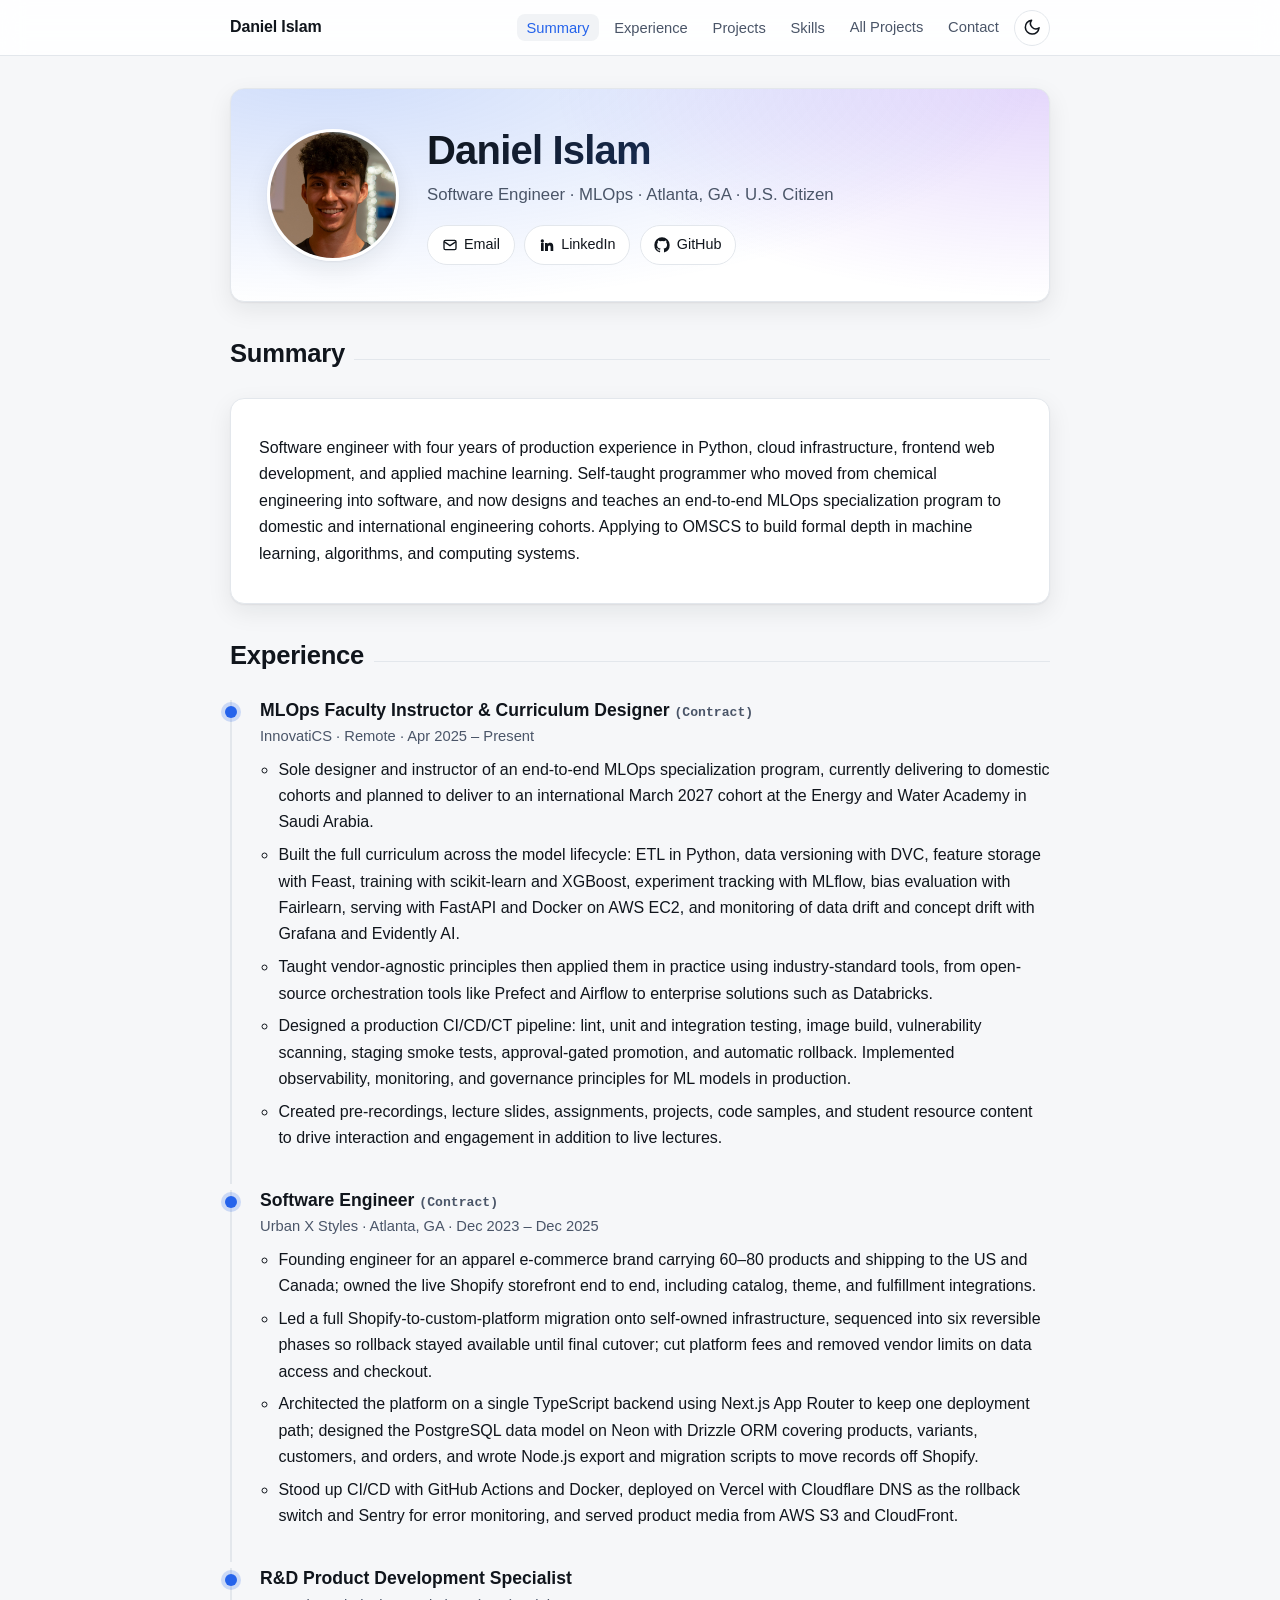
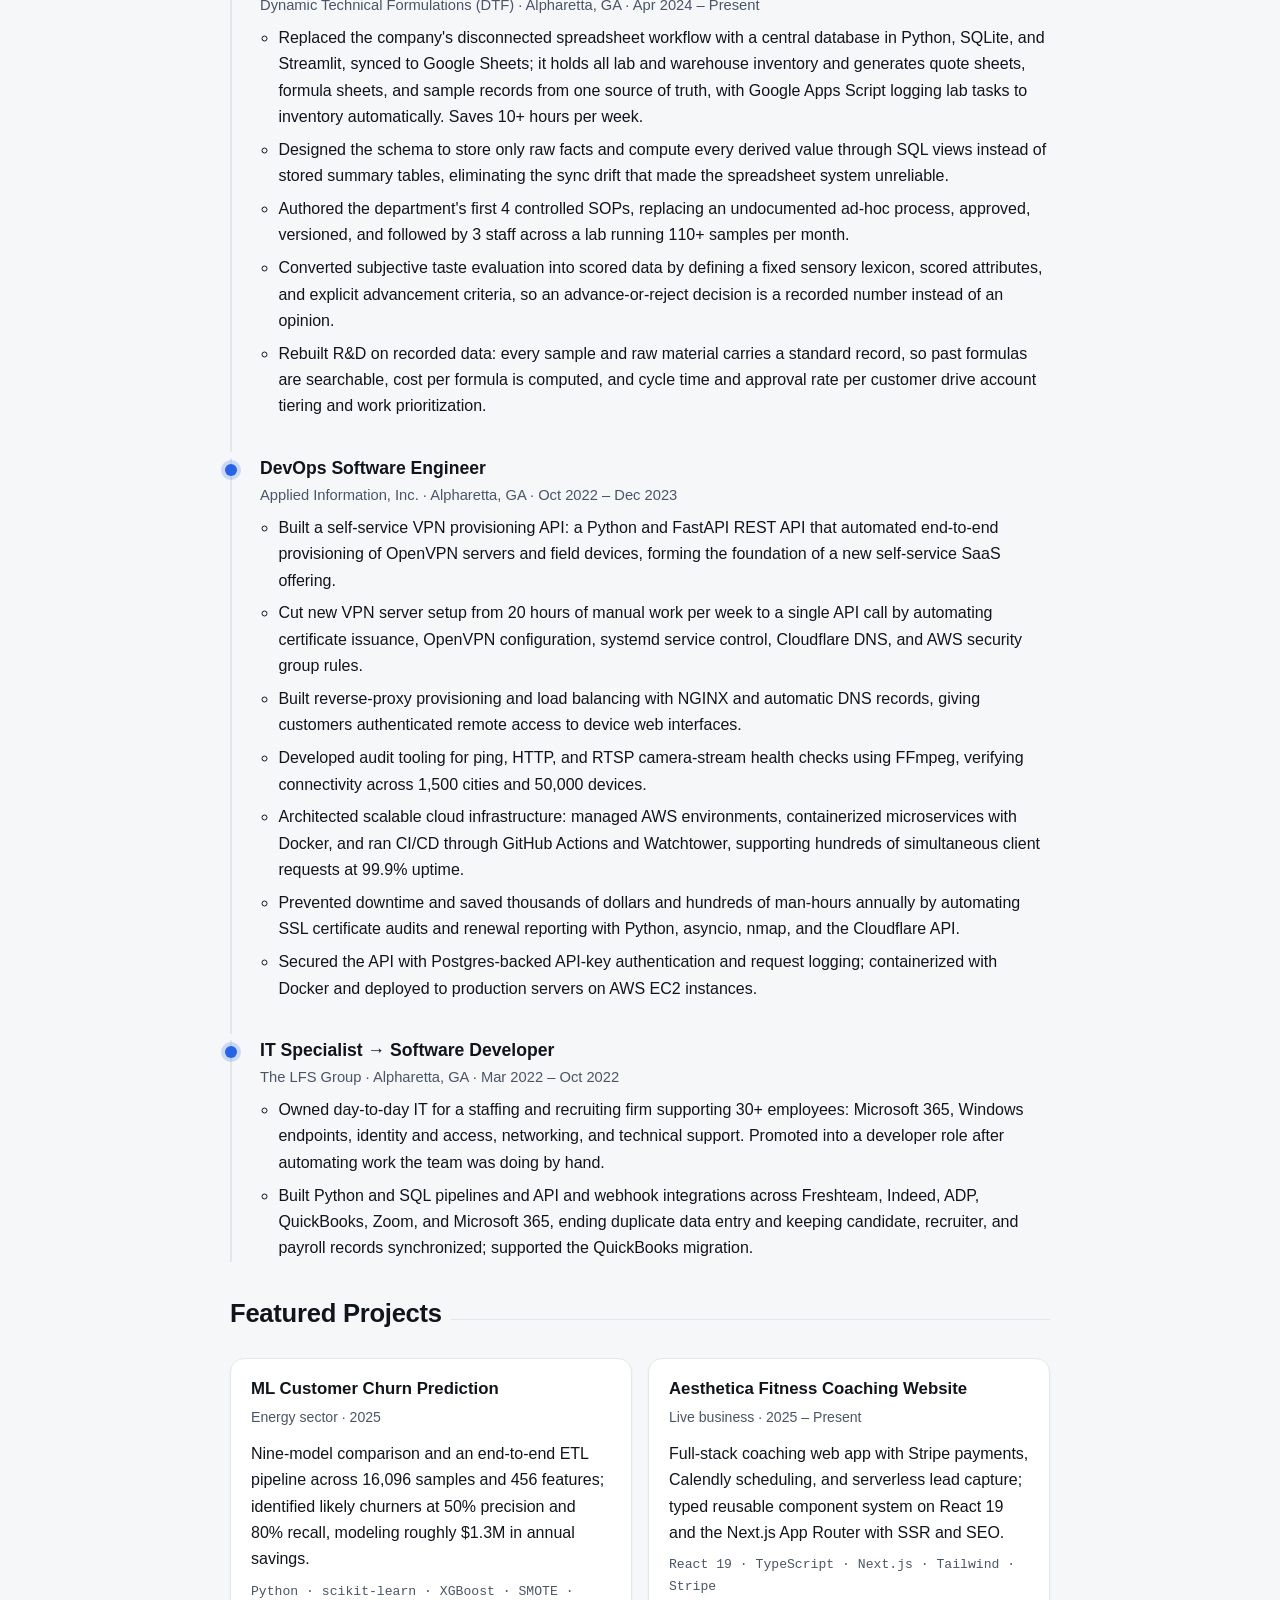
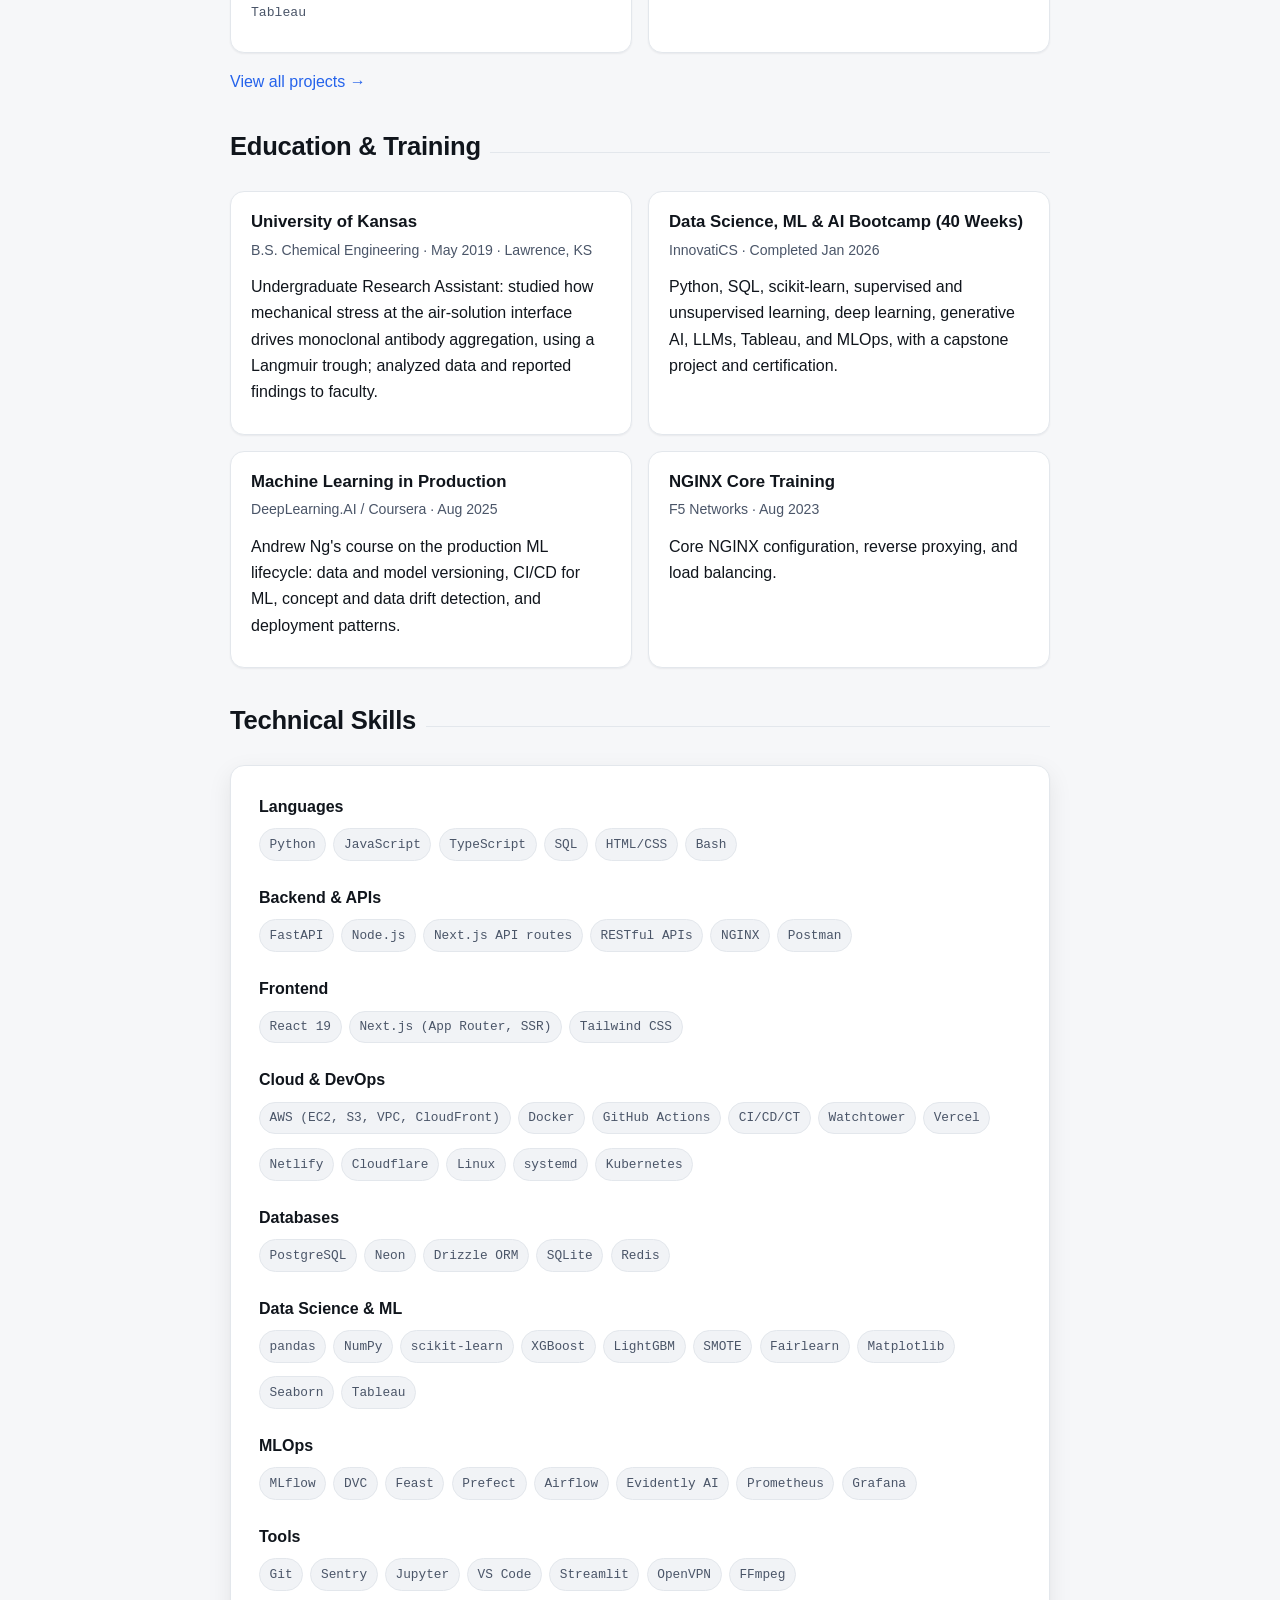
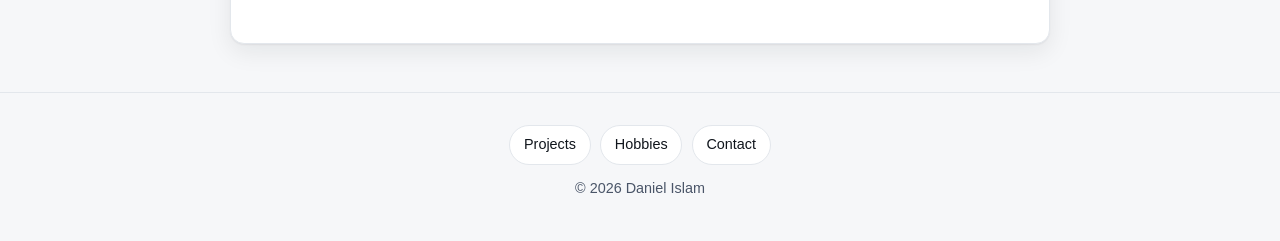
==== commit 072e151c: "Redesign site: modern design system, dark mode, projects page, SEO, a11y - Rework assets/css/style.c" ====
--- a/index.html
+++ b/index.html
@@ -3,184 +3,316 @@
 <head>
     <meta charset="UTF-8">
     <meta name="viewport" content="width=device-width, initial-scale=1.0">
-    <meta name="description" content="Online resume of Daniel Islam, software engineer with production experience in Python, cloud infrastructure, frontend web development, and applied machine learning and MLOps.">
-    <title>Daniel Islam | Resume</title>
+    <title>Daniel Islam | Software Engineer &amp; MLOps</title>
+    <meta name="description" content="Daniel Islam — software engineer with production experience in Python, cloud infrastructure, frontend web development, and applied machine learning and MLOps. Based in Atlanta, GA.">
+    <meta name="author" content="Daniel Islam">
+    <link rel="canonical" href="https://dislam7991.github.io/online-resume/">
+    <link rel="icon" href="./assets/favicon.svg" type="image/svg+xml">
+    <meta name="theme-color" content="#2563eb">
+
+    <!-- Open Graph -->
+    <meta property="og:type" content="website">
+    <meta property="og:title" content="Daniel Islam | Software Engineer &amp; MLOps">
+    <meta property="og:description" content="Software engineer specializing in Python, cloud infrastructure, and applied machine learning / MLOps.">
+    <meta property="og:url" content="https://dislam7991.github.io/online-resume/">
+    <meta property="og:image" content="https://dislam7991.github.io/online-resume/assets/images/headshot1.jpg">
+    <!-- Twitter -->
+    <meta name="twitter:card" content="summary">
+    <meta name="twitter:title" content="Daniel Islam | Software Engineer &amp; MLOps">
+    <meta name="twitter:description" content="Software engineer specializing in Python, cloud infrastructure, and applied machine learning / MLOps.">
+    <meta name="twitter:image" content="https://dislam7991.github.io/online-resume/assets/images/headshot1.jpg">
+
     <link rel="stylesheet" href="./assets/css/style.css">
+
+    <!-- Set theme before paint to avoid a flash of the wrong theme. -->
+    <script>
+        (function () {
+            try {
+                var t = localStorage.getItem("theme");
+                if (t === "dark" || t === "light") {
+                    document.documentElement.setAttribute("data-theme", t);
+                }
+            } catch (e) { /* ignore */ }
+        })();
+    </script>
+
+    <!-- Structured data: Person -->
+    <script type="application/ld+json">
+    {
+        "@context": "https://schema.org",
+        "@type": "Person",
+        "name": "Daniel Islam",
+        "jobTitle": "Software Engineer",
+        "email": "mailto:dislam7991@gmail.com",
+        "url": "https://dislam7991.github.io/online-resume/",
+        "address": { "@type": "PostalAddress", "addressLocality": "Atlanta", "addressRegion": "GA", "addressCountry": "US" },
+        "alumniOf": { "@type": "CollegeOrUniversity", "name": "University of Kansas" },
+        "knowsAbout": ["Python", "Machine Learning", "MLOps", "Cloud Infrastructure", "AWS", "FastAPI", "React", "Next.js", "TypeScript", "PostgreSQL"],
+        "sameAs": [
+            "https://www.linkedin.com/in/daniel-islam1",
+            "https://github.com/dislam7991"
+        ]
+    }
+    </script>
 </head>
 <body>
-    <main>
-        <header>
-            <img src="./assets/images/headshot1.jpg" alt="Portrait of Daniel Islam" height="150" width="150" class="headshot"/>
-            <h1>Daniel Islam</h1>
-            <p class="tagline">Software Engineer &middot; MLOps &middot; Atlanta, GA &middot; U.S. Citizen</p>
-            <nav class="nav-links" aria-label="Contact and profiles">
-                <a href="mailto:dislam7991@gmail.com">Email</a>
-                <a href="https://www.linkedin.com/in/daniel-islam1" target="_blank" rel="noopener">LinkedIn</a>
-                <a href="https://github.com/dislam7991" target="_blank" rel="noopener">GitHub</a>
+    <a class="skip-link" href="#main">Skip to content</a>
+
+    <header class="topbar">
+        <div class="topbar__inner">
+            <a class="topbar__brand" href="./index.html">Daniel Islam</a>
+            <nav class="topnav" aria-label="Primary">
+                <span class="topnav__section"><a href="#summary">Summary</a></span>
+                <span class="topnav__section"><a href="#experience">Experience</a></span>
+                <span class="topnav__section"><a href="#projects">Projects</a></span>
+                <span class="topnav__section"><a href="#skills">Skills</a></span>
+                <a href="./projects.html">All Projects</a>
+                <a href="./contact.html">Contact</a>
+                <button type="button" class="theme-toggle" aria-label="Toggle color theme" aria-pressed="false">
+                    <svg class="icon-moon" viewBox="0 0 24 24" fill="none" stroke="currentColor" stroke-width="2" stroke-linecap="round" stroke-linejoin="round" aria-hidden="true"><path d="M21 12.79A9 9 0 1 1 11.21 3 7 7 0 0 0 21 12.79z"/></svg>
+                    <svg class="icon-sun" viewBox="0 0 24 24" fill="none" stroke="currentColor" stroke-width="2" stroke-linecap="round" stroke-linejoin="round" aria-hidden="true"><circle cx="12" cy="12" r="5"/><line x1="12" y1="1" x2="12" y2="3"/><line x1="12" y1="21" x2="12" y2="23"/><line x1="4.22" y1="4.22" x2="5.64" y2="5.64"/><line x1="18.36" y1="18.36" x2="19.78" y2="19.78"/><line x1="1" y1="12" x2="3" y2="12"/><line x1="21" y1="12" x2="23" y2="12"/><line x1="4.22" y1="19.78" x2="5.64" y2="18.36"/><line x1="18.36" y1="5.64" x2="19.78" y2="4.22"/></svg>
+                </button>
             </nav>
-        </header>
-
-        <h2>Summary</h2>
-        <p>Software engineer with four years of production experience in Python, cloud infrastructure,
-            frontend web development, and applied machine learning. Self-taught programmer who moved from
-            chemical engineering into software, and now designs and teaches an end-to-end MLOps specialization
-            program to domestic and international engineering cohorts. Applying to OMSCS to build formal depth
-            in machine learning, algorithms, and computing systems.</p>
-        <hr/>
-
-        <h2>Education</h2>
-        <h3>University of Kansas &mdash; Lawrence, KS</h3>
-        <p><em>Bachelor of Science, Chemical Engineering</em> &middot; May 2019</p>
-        <ul>
-            <li><strong>Undergraduate Research Assistant</strong> (Jan &ndash; Jun 2019): studied how mechanical
-                stress at the air-solution interface drives monoclonal antibody aggregation, using a Langmuir
-                trough to measure surface pressure across varied protein and surfactant concentrations; analyzed
-                the resulting data and reported findings to faculty.</li>
-        </ul>
-        <hr/>
-
-        <h2>Continuing Technical Education</h2>
-        <h3>Data Science, Machine Learning &amp; AI Bootcamp (40 Weeks) &mdash; InnovatiCS &middot; Completed Jan 2026</h3>
-        <p>Coursework in Python, SQL, scikit-learn, supervised and unsupervised learning, deep learning,
-            generative AI, LLMs, data visualization in Tableau, and MLOps, with a capstone project and certification.</p>
-        <h3>Machine Learning in Production &mdash; DeepLearning.AI / Coursera &middot; Aug 2025</h3>
-        <p>Andrew Ng's course on the production ML lifecycle: data and model versioning, CI/CD for ML, concept
-            and data drift detection, and deployment patterns.</p>
-        <h3>NGINX Core Training &mdash; F5 Networks &middot; Aug 2023</h3>
-        <hr/>
-
-        <h2>Experience</h2>
-
-        <h3>MLOps Faculty Instructor &amp; Curriculum Designer (Contract) &mdash; InnovatiCS, Remote (Apr 2025 &ndash; Present)</h3>
-        <ul>
-            <li>Sole designer and instructor of an end-to-end MLOps specialization program, currently delivering to
-                domestic cohorts and planned to deliver to an international March 2027 cohort at the Energy and Water
-                Academy in Saudi Arabia.</li>
-            <li>Built the full curriculum across the model lifecycle: ETL in Python, data versioning with DVC,
-                feature storage with Feast, training with scikit-learn and XGBoost, experiment tracking with MLflow,
-                bias evaluation with Fairlearn, serving with FastAPI and Docker on AWS EC2, and monitoring of data
-                drift and concept drift with Grafana and Evidently AI.</li>
-            <li>Taught vendor-agnostic principles then applied them in practice using industry-standard tools, from
-                open-source orchestration tools like Prefect and Airflow to enterprise solutions such as Databricks.</li>
-            <li>Designed a production CI/CD/CT pipeline: lint, unit and integration testing, image build, vulnerability
-                scanning, staging smoke tests, approval-gated promotion, and automatic rollback. Implemented
-                observability, monitoring, and governance principles for ML models in production.</li>
-            <li>Created pre-recordings, lecture slides, assignments, projects, code samples, and student resource
-                content to drive interaction and engagement in addition to live lectures.</li>
-        </ul>
-
-        <h3>Software Engineer (Contract) &mdash; Urban X Styles, Atlanta, GA (Dec 2023 &ndash; Dec 2025)</h3>
-        <ul>
-            <li>Founding engineer for an apparel e-commerce brand carrying 60&ndash;80 products and shipping to the US
-                and Canada; owned the live Shopify storefront end to end, including catalog, theme, and fulfillment
-                integrations.</li>
-            <li>Led a full Shopify-to-custom-platform migration onto self-owned infrastructure, sequenced into six
-                reversible phases so rollback stayed available until final cutover; cut platform fees and removed
-                vendor limits on data access and checkout.</li>
-            <li>Architected the platform on a single TypeScript backend using Next.js App Router to keep one deployment
-                path; designed the PostgreSQL data model on Neon with Drizzle ORM covering products, variants,
-                customers, and orders, and wrote Node.js export and migration scripts to move records off Shopify.</li>
-            <li>Stood up CI/CD with GitHub Actions and Docker, deployed on Vercel with Cloudflare DNS as the rollback
-                switch and Sentry for error monitoring, and served product media from AWS S3 and CloudFront.</li>
-        </ul>
-
-        <h3>R&amp;D Product Development Specialist &mdash; Dynamic Technical Formulations (DTF), Alpharetta, GA (Apr 2024 &ndash; Present)</h3>
-        <ul>
-            <li>Replaced the company's disconnected spreadsheet workflow with a central database in Python, SQLite, and
-                Streamlit, synced to Google Sheets; it holds all lab and warehouse inventory and generates quote sheets,
-                formula sheets, and sample records from one source of truth, with Google Apps Script logging lab tasks
-                to inventory automatically. Saves 10+ hours per week.</li>
-            <li>Designed the schema to store only raw facts and compute every derived value through SQL views instead of
-                stored summary tables, eliminating the sync drift that made the spreadsheet system unreliable.</li>
-            <li>Authored the department's first 4 controlled SOPs, replacing an undocumented ad-hoc process: a master
-                framework defining the development pipeline, roles, and governance, plus subordinate procedures for
-                flavor and sensory profile development, sensory evaluation, and active-ingredient failure diagnosis.
-                Approved, versioned, and followed by 3 staff across a lab running 110+ samples per month.</li>
-            <li>Converted subjective taste evaluation into scored data by defining a fixed sensory lexicon, scored
-                attributes, and explicit advancement criteria, so an advance-or-reject decision is a recorded number
-                instead of an opinion.</li>
-            <li>Rebuilt R&amp;D on recorded data: every sample and raw material carries a standard record, so past
-                formulas are searchable by ingredient, client, or outcome, cost per formula is computed instead of
-                estimated, and cycle time, order quantity, and approval rate per customer drive account tiering and
-                work prioritization.</li>
-        </ul>
-
-        <h3>DevOps Software Engineer &mdash; Applied Information, Inc., Alpharetta, GA (Oct 2022 &ndash; Dec 2023)</h3>
-        <ul>
-            <li>Built a self-service VPN provisioning API: a Python and FastAPI REST API that automated end-to-end
-                provisioning of OpenVPN servers and field devices, forming the foundation of a new self-service SaaS
-                offering.</li>
-            <li>Cut new VPN server setup from 20 hours of manual work per week to a single API call by automating
-                certificate issuance, OpenVPN configuration, systemd service control, Cloudflare DNS, and AWS security
-                group rules.</li>
-            <li>Built reverse-proxy provisioning and load balancing with NGINX and automatic DNS records, giving
-                customers authenticated remote access to device web interfaces.</li>
-            <li>Developed audit tooling for ping, HTTP, and RTSP camera-stream health checks using FFmpeg, verifying
-                connectivity across 1,500 cities and 50,000 devices.</li>
-            <li>Architected scalable cloud infrastructure: managed AWS environments, containerized microservices with
-                Docker, and ran CI/CD through GitHub Actions and Watchtower, supporting hundreds of simultaneous client
-                requests at 99.9% uptime.</li>
-            <li>Prevented downtime and saved thousands of dollars and hundreds of man-hours annually by automating SSL
-                certificate audits and renewal reporting with Python, asyncio, nmap, and the Cloudflare API.</li>
-            <li>Secured the API with Postgres-backed API-key authentication and request logging; containerized with
-                Docker and deployed to production servers on AWS EC2 instances.</li>
-        </ul>
-
-        <h3>IT Specialist &rarr; Software Developer &mdash; The LFS Group, Alpharetta, GA (Mar 2022 &ndash; Oct 2022)</h3>
-        <ul>
-            <li>Owned day-to-day IT for a staffing and recruiting firm supporting 30+ employees: Microsoft 365, Windows
-                endpoints, identity and access, networking, and technical support. Promoted into a developer role after
-                automating work the team was doing by hand.</li>
-            <li>Built Python and SQL pipelines and API and webhook integrations across Freshteam, Indeed, ADP,
-                QuickBooks, Zoom, and Microsoft 365, ending duplicate data entry and keeping candidate, recruiter, and
-                payroll records synchronized; supported the QuickBooks migration.</li>
-        </ul>
-        <hr/>
-
-        <h2>Technical Projects</h2>
-        <h3>ML Customer Churn Prediction &mdash; Energy Sector (2025)</h3>
-        <p><em>Python &middot; scikit-learn &middot; XGBoost &middot; SMOTE &middot; Tableau</em></p>
-        <ul>
-            <li>Ran a nine-model comparison (Logistic Regression, Decision Tree, Random Forest, AdaBoost, KNN, Naive
-                Bayes, SVC, XGBoost, LightGBM); XGBoost resulted in a PR-AUC of 50%.</li>
-            <li>Built the end-to-end ETL pipeline in Python across 16,096 samples and 456 features: feature engineering
-                (tenure, margin &times; tenure), one-hot encoding, median imputation, SMOTE for class imbalance, and
-                standard scaling.</li>
-            <li>Identified likely churners with 50% precision and 80% recall &mdash; 5x higher than random guessing &mdash;
-                and, by offering targeted discounts of 20%, modeled roughly $1.3M in annual savings; delivered Tableau
-                dashboards to communicate results to business stakeholders.</li>
-        </ul>
-        <h3>Aesthetica Fitness Coaching Website (2025 &ndash; Present)</h3>
-        <p><em>React 19 &middot; TypeScript &middot; Next.js &middot; Tailwind &middot; Stripe &middot; Netlify</em></p>
-        <ul>
-            <li>Built and deployed a full-stack coaching web app with Stripe payment integration, Calendly scheduling,
-                and serverless form-driven lead capture for a live business.</li>
-            <li>Architected the frontend as a typed reusable component system on React 19 and the Next.js App Router with
-                SSR, OpenGraph SEO, and optimized image and font delivery.</li>
-        </ul>
-        <hr/>
-
-        <h2>Technical Skills</h2>
-        <ul>
-            <li><strong>Languages:</strong> Python, JavaScript, TypeScript, SQL, HTML/CSS, Bash</li>
-            <li><strong>Backend &amp; APIs:</strong> FastAPI, Node.js, Next.js API routes, RESTful APIs, NGINX, Postman API documentation and testing</li>
-            <li><strong>Frontend:</strong> React 19, Next.js (App Router, SSR), Tailwind CSS</li>
-            <li><strong>Cloud &amp; DevOps:</strong> AWS (EC2, S3, VPC, CloudFront), Docker, GitHub Actions, CI/CD/CT, Watchtower, Vercel, Netlify, Cloudflare, Linux, systemd, Kubernetes (instructional lab environments)</li>
-            <li><strong>Databases:</strong> PostgreSQL, Neon, Drizzle ORM, SQLite, Redis</li>
-            <li><strong>Data Science &amp; ML:</strong> pandas, NumPy, scikit-learn, XGBoost, LightGBM, SMOTE, Fairlearn, Matplotlib, Seaborn, Tableau</li>
-            <li><strong>MLOps:</strong> MLflow, DVC, Feast, Prefect, Airflow, Evidently AI, Prometheus, Grafana</li>
-            <li><strong>Tools:</strong> Git, Sentry, Postman, Jupyter, VS Code, Streamlit, OpenVPN, FFmpeg</li>
-        </ul>
-        <hr/>
-
-        <nav class="nav-links" aria-label="Secondary pages">
-            <a href="./hobbies.html">Hobbies</a>
-            <a href="./contact.html">Contact Me</a>
+        </div>
+    </header>
+
+    <main id="main" class="container">
+        <!-- Hero -->
+        <section class="hero reveal" aria-labelledby="hero-name">
+            <img class="hero__avatar" src="./assets/images/headshot1.jpg" alt="Portrait of Daniel Islam" width="132" height="132">
+            <div class="hero__body">
+                <h1 id="hero-name" class="hero__name">Daniel Islam</h1>
+                <p class="hero__tagline">Software Engineer &middot; MLOps &middot; Atlanta, GA &middot; U.S. Citizen</p>
+                <div class="links">
+                    <a class="link-pill" href="mailto:dislam7991@gmail.com">
+                        <svg viewBox="0 0 24 24" width="16" height="16" fill="none" stroke="currentColor" stroke-width="2" aria-hidden="true"><rect x="3" y="5" width="18" height="14" rx="2"/><path d="m3 7 9 6 9-6"/></svg>
+                        Email
+                    </a>
+                    <a class="link-pill" href="https://www.linkedin.com/in/daniel-islam1" target="_blank" rel="noopener">
+                        <svg viewBox="0 0 24 24" width="16" height="16" fill="currentColor" aria-hidden="true"><path d="M4.98 3.5A2.5 2.5 0 1 1 5 8.5a2.5 2.5 0 0 1 0-5zM3 9h4v12H3zM9 9h3.8v1.7h.05c.53-1 1.83-2.05 3.77-2.05 4.03 0 4.78 2.65 4.78 6.1V21h-4v-5.4c0-1.3 0-2.95-1.8-2.95s-2.08 1.4-2.08 2.85V21H9z"/></svg>
+                        LinkedIn
+                    </a>
+                    <a class="link-pill" href="https://github.com/dislam7991" target="_blank" rel="noopener">
+                        <svg viewBox="0 0 24 24" width="16" height="16" fill="currentColor" aria-hidden="true"><path d="M12 .5A11.5 11.5 0 0 0 .5 12a11.5 11.5 0 0 0 7.86 10.92c.58.1.79-.25.79-.56v-2c-3.2.7-3.88-1.37-3.88-1.37-.53-1.34-1.3-1.7-1.3-1.7-1.06-.72.08-.71.08-.71 1.17.08 1.79 1.2 1.79 1.2 1.04 1.78 2.73 1.27 3.4.97.1-.75.4-1.27.73-1.56-2.56-.29-5.26-1.28-5.26-5.7 0-1.26.45-2.29 1.2-3.1-.12-.29-.52-1.46.11-3.05 0 0 .98-.31 3.2 1.18a11.1 11.1 0 0 1 5.82 0c2.22-1.49 3.2-1.18 3.2-1.18.63 1.59.23 2.76.11 3.05.75.81 1.2 1.84 1.2 3.1 0 4.43-2.7 5.4-5.28 5.69.41.36.78 1.06.78 2.14v3.17c0 .31.21.67.8.56A11.5 11.5 0 0 0 23.5 12 11.5 11.5 0 0 0 12 .5z"/></svg>
+                        GitHub
+                    </a>
+                </div>
+            </div>
+        </section>
+
+        <!-- Summary -->
+        <section id="summary" class="section reveal" aria-labelledby="summary-h">
+            <div class="section__title"><h2 id="summary-h">Summary</h2></div>
+            <div class="card">
+                <p>Software engineer with four years of production experience in Python, cloud infrastructure,
+                    frontend web development, and applied machine learning. Self-taught programmer who moved from
+                    chemical engineering into software, and now designs and teaches an end-to-end MLOps specialization
+                    program to domestic and international engineering cohorts. Applying to OMSCS to build formal depth
+                    in machine learning, algorithms, and computing systems.</p>
+            </div>
+        </section>
+
+        <!-- Experience -->
+        <section id="experience" class="section reveal" aria-labelledby="experience-h">
+            <div class="section__title"><h2 id="experience-h">Experience</h2></div>
+            <ol class="timeline">
+                <li class="timeline__item">
+                    <h3 class="timeline__role">MLOps Faculty Instructor &amp; Curriculum Designer <span class="tags">(Contract)</span></h3>
+                    <p class="timeline__meta">InnovatiCS &middot; Remote &middot; Apr 2025 &ndash; Present</p>
+                    <ul>
+                        <li>Sole designer and instructor of an end-to-end MLOps specialization program, currently delivering to
+                            domestic cohorts and planned to deliver to an international March 2027 cohort at the Energy and Water
+                            Academy in Saudi Arabia.</li>
+                        <li>Built the full curriculum across the model lifecycle: ETL in Python, data versioning with DVC,
+                            feature storage with Feast, training with scikit-learn and XGBoost, experiment tracking with MLflow,
+                            bias evaluation with Fairlearn, serving with FastAPI and Docker on AWS EC2, and monitoring of data
+                            drift and concept drift with Grafana and Evidently AI.</li>
+                        <li>Taught vendor-agnostic principles then applied them in practice using industry-standard tools, from
+                            open-source orchestration tools like Prefect and Airflow to enterprise solutions such as Databricks.</li>
+                        <li>Designed a production CI/CD/CT pipeline: lint, unit and integration testing, image build, vulnerability
+                            scanning, staging smoke tests, approval-gated promotion, and automatic rollback. Implemented
+                            observability, monitoring, and governance principles for ML models in production.</li>
+                        <li>Created pre-recordings, lecture slides, assignments, projects, code samples, and student resource
+                            content to drive interaction and engagement in addition to live lectures.</li>
+                    </ul>
+                </li>
+                <li class="timeline__item">
+                    <h3 class="timeline__role">Software Engineer <span class="tags">(Contract)</span></h3>
+                    <p class="timeline__meta">Urban X Styles &middot; Atlanta, GA &middot; Dec 2023 &ndash; Dec 2025</p>
+                    <ul>
+                        <li>Founding engineer for an apparel e-commerce brand carrying 60&ndash;80 products and shipping to the US
+                            and Canada; owned the live Shopify storefront end to end, including catalog, theme, and fulfillment
+                            integrations.</li>
+                        <li>Led a full Shopify-to-custom-platform migration onto self-owned infrastructure, sequenced into six
+                            reversible phases so rollback stayed available until final cutover; cut platform fees and removed
+                            vendor limits on data access and checkout.</li>
+                        <li>Architected the platform on a single TypeScript backend using Next.js App Router to keep one deployment
+                            path; designed the PostgreSQL data model on Neon with Drizzle ORM covering products, variants,
+                            customers, and orders, and wrote Node.js export and migration scripts to move records off Shopify.</li>
+                        <li>Stood up CI/CD with GitHub Actions and Docker, deployed on Vercel with Cloudflare DNS as the rollback
+                            switch and Sentry for error monitoring, and served product media from AWS S3 and CloudFront.</li>
+                    </ul>
+                </li>
+                <li class="timeline__item">
+                    <h3 class="timeline__role">R&amp;D Product Development Specialist</h3>
+                    <p class="timeline__meta">Dynamic Technical Formulations (DTF) &middot; Alpharetta, GA &middot; Apr 2024 &ndash; Present</p>
+                    <ul>
+                        <li>Replaced the company's disconnected spreadsheet workflow with a central database in Python, SQLite, and
+                            Streamlit, synced to Google Sheets; it holds all lab and warehouse inventory and generates quote sheets,
+                            formula sheets, and sample records from one source of truth, with Google Apps Script logging lab tasks
+                            to inventory automatically. Saves 10+ hours per week.</li>
+                        <li>Designed the schema to store only raw facts and compute every derived value through SQL views instead of
+                            stored summary tables, eliminating the sync drift that made the spreadsheet system unreliable.</li>
+                        <li>Authored the department's first 4 controlled SOPs, replacing an undocumented ad-hoc process, approved,
+                            versioned, and followed by 3 staff across a lab running 110+ samples per month.</li>
+                        <li>Converted subjective taste evaluation into scored data by defining a fixed sensory lexicon, scored
+                            attributes, and explicit advancement criteria, so an advance-or-reject decision is a recorded number
+                            instead of an opinion.</li>
+                        <li>Rebuilt R&amp;D on recorded data: every sample and raw material carries a standard record, so past
+                            formulas are searchable, cost per formula is computed, and cycle time and approval rate per customer
+                            drive account tiering and work prioritization.</li>
+                    </ul>
+                </li>
+                <li class="timeline__item">
+                    <h3 class="timeline__role">DevOps Software Engineer</h3>
+                    <p class="timeline__meta">Applied Information, Inc. &middot; Alpharetta, GA &middot; Oct 2022 &ndash; Dec 2023</p>
+                    <ul>
+                        <li>Built a self-service VPN provisioning API: a Python and FastAPI REST API that automated end-to-end
+                            provisioning of OpenVPN servers and field devices, forming the foundation of a new self-service SaaS
+                            offering.</li>
+                        <li>Cut new VPN server setup from 20 hours of manual work per week to a single API call by automating
+                            certificate issuance, OpenVPN configuration, systemd service control, Cloudflare DNS, and AWS security
+                            group rules.</li>
+                        <li>Built reverse-proxy provisioning and load balancing with NGINX and automatic DNS records, giving
+                            customers authenticated remote access to device web interfaces.</li>
+                        <li>Developed audit tooling for ping, HTTP, and RTSP camera-stream health checks using FFmpeg, verifying
+                            connectivity across 1,500 cities and 50,000 devices.</li>
+                        <li>Architected scalable cloud infrastructure: managed AWS environments, containerized microservices with
+                            Docker, and ran CI/CD through GitHub Actions and Watchtower, supporting hundreds of simultaneous client
+                            requests at 99.9% uptime.</li>
+                        <li>Prevented downtime and saved thousands of dollars and hundreds of man-hours annually by automating SSL
+                            certificate audits and renewal reporting with Python, asyncio, nmap, and the Cloudflare API.</li>
+                        <li>Secured the API with Postgres-backed API-key authentication and request logging; containerized with
+                            Docker and deployed to production servers on AWS EC2 instances.</li>
+                    </ul>
+                </li>
+                <li class="timeline__item">
+                    <h3 class="timeline__role">IT Specialist &rarr; Software Developer</h3>
+                    <p class="timeline__meta">The LFS Group &middot; Alpharetta, GA &middot; Mar 2022 &ndash; Oct 2022</p>
+                    <ul>
+                        <li>Owned day-to-day IT for a staffing and recruiting firm supporting 30+ employees: Microsoft 365, Windows
+                            endpoints, identity and access, networking, and technical support. Promoted into a developer role after
+                            automating work the team was doing by hand.</li>
+                        <li>Built Python and SQL pipelines and API and webhook integrations across Freshteam, Indeed, ADP,
+                            QuickBooks, Zoom, and Microsoft 365, ending duplicate data entry and keeping candidate, recruiter, and
+                            payroll records synchronized; supported the QuickBooks migration.</li>
+                    </ul>
+                </li>
+            </ol>
+        </section>
+
+        <!-- Projects -->
+        <section id="projects" class="section reveal" aria-labelledby="projects-h">
+            <div class="section__title"><h2 id="projects-h">Featured Projects</h2></div>
+            <div class="grid">
+                <article class="subcard">
+                    <h3>ML Customer Churn Prediction</h3>
+                    <p class="subcard__meta">Energy sector &middot; 2025</p>
+                    <p>Nine-model comparison and an end-to-end ETL pipeline across 16,096 samples and 456 features;
+                        identified likely churners at 50% precision and 80% recall, modeling roughly $1.3M in annual savings.</p>
+                    <p class="tags">Python &middot; scikit-learn &middot; XGBoost &middot; SMOTE &middot; Tableau</p>
+                </article>
+                <article class="subcard">
+                    <h3>Aesthetica Fitness Coaching Website</h3>
+                    <p class="subcard__meta">Live business &middot; 2025 &ndash; Present</p>
+                    <p>Full-stack coaching web app with Stripe payments, Calendly scheduling, and serverless lead capture;
+                        typed reusable component system on React 19 and the Next.js App Router with SSR and SEO.</p>
+                    <p class="tags">React 19 &middot; TypeScript &middot; Next.js &middot; Tailwind &middot; Stripe</p>
+                </article>
+            </div>
+            <p style="margin-top:1rem"><a href="./projects.html">View all projects &rarr;</a></p>
+        </section>
+
+        <!-- Education -->
+        <section id="education" class="section reveal" aria-labelledby="education-h">
+            <div class="section__title"><h2 id="education-h">Education &amp; Training</h2></div>
+            <div class="grid">
+                <article class="subcard">
+                    <h3>University of Kansas</h3>
+                    <p class="subcard__meta">B.S. Chemical Engineering &middot; May 2019 &middot; Lawrence, KS</p>
+                    <p>Undergraduate Research Assistant: studied how mechanical stress at the air-solution interface
+                        drives monoclonal antibody aggregation, using a Langmuir trough; analyzed data and reported
+                        findings to faculty.</p>
+                </article>
+                <article class="subcard">
+                    <h3>Data Science, ML &amp; AI Bootcamp (40 Weeks)</h3>
+                    <p class="subcard__meta">InnovatiCS &middot; Completed Jan 2026</p>
+                    <p>Python, SQL, scikit-learn, supervised and unsupervised learning, deep learning, generative AI,
+                        LLMs, Tableau, and MLOps, with a capstone project and certification.</p>
+                </article>
+                <article class="subcard">
+                    <h3>Machine Learning in Production</h3>
+                    <p class="subcard__meta">DeepLearning.AI / Coursera &middot; Aug 2025</p>
+                    <p>Andrew Ng's course on the production ML lifecycle: data and model versioning, CI/CD for ML,
+                        concept and data drift detection, and deployment patterns.</p>
+                </article>
+                <article class="subcard">
+                    <h3>NGINX Core Training</h3>
+                    <p class="subcard__meta">F5 Networks &middot; Aug 2023</p>
+                    <p>Core NGINX configuration, reverse proxying, and load balancing.</p>
+                </article>
+            </div>
+        </section>
+
+        <!-- Skills -->
+        <section id="skills" class="section reveal" aria-labelledby="skills-h">
+            <div class="section__title"><h2 id="skills-h">Technical Skills</h2></div>
+            <div class="card">
+                <div class="skill-group">
+                    <span class="skill-group__label">Languages</span>
+                    <ul class="chips"><li class="chip">Python</li><li class="chip">JavaScript</li><li class="chip">TypeScript</li><li class="chip">SQL</li><li class="chip">HTML/CSS</li><li class="chip">Bash</li></ul>
+                </div>
+                <div class="skill-group">
+                    <span class="skill-group__label">Backend &amp; APIs</span>
+                    <ul class="chips"><li class="chip">FastAPI</li><li class="chip">Node.js</li><li class="chip">Next.js API routes</li><li class="chip">RESTful APIs</li><li class="chip">NGINX</li><li class="chip">Postman</li></ul>
+                </div>
+                <div class="skill-group">
+                    <span class="skill-group__label">Frontend</span>
+                    <ul class="chips"><li class="chip">React 19</li><li class="chip">Next.js (App Router, SSR)</li><li class="chip">Tailwind CSS</li></ul>
+                </div>
+                <div class="skill-group">
+                    <span class="skill-group__label">Cloud &amp; DevOps</span>
+                    <ul class="chips"><li class="chip">AWS (EC2, S3, VPC, CloudFront)</li><li class="chip">Docker</li><li class="chip">GitHub Actions</li><li class="chip">CI/CD/CT</li><li class="chip">Watchtower</li><li class="chip">Vercel</li><li class="chip">Netlify</li><li class="chip">Cloudflare</li><li class="chip">Linux</li><li class="chip">systemd</li><li class="chip">Kubernetes</li></ul>
+                </div>
+                <div class="skill-group">
+                    <span class="skill-group__label">Databases</span>
+                    <ul class="chips"><li class="chip">PostgreSQL</li><li class="chip">Neon</li><li class="chip">Drizzle ORM</li><li class="chip">SQLite</li><li class="chip">Redis</li></ul>
+                </div>
+                <div class="skill-group">
+                    <span class="skill-group__label">Data Science &amp; ML</span>
+                    <ul class="chips"><li class="chip">pandas</li><li class="chip">NumPy</li><li class="chip">scikit-learn</li><li class="chip">XGBoost</li><li class="chip">LightGBM</li><li class="chip">SMOTE</li><li class="chip">Fairlearn</li><li class="chip">Matplotlib</li><li class="chip">Seaborn</li><li class="chip">Tableau</li></ul>
+                </div>
+                <div class="skill-group">
+                    <span class="skill-group__label">MLOps</span>
+                    <ul class="chips"><li class="chip">MLflow</li><li class="chip">DVC</li><li class="chip">Feast</li><li class="chip">Prefect</li><li class="chip">Airflow</li><li class="chip">Evidently AI</li><li class="chip">Prometheus</li><li class="chip">Grafana</li></ul>
+                </div>
+                <div class="skill-group">
+                    <span class="skill-group__label">Tools</span>
+                    <ul class="chips"><li class="chip">Git</li><li class="chip">Sentry</li><li class="chip">Jupyter</li><li class="chip">VS Code</li><li class="chip">Streamlit</li><li class="chip">OpenVPN</li><li class="chip">FFmpeg</li></ul>
+                </div>
+            </div>
+        </section>
+    </main>
+
+    <footer class="site-footer">
+        <nav class="links" aria-label="Site" style="justify-content:center;margin-bottom:0.75rem">
+            <a class="link-pill" href="./projects.html">Projects</a>
+            <a class="link-pill" href="./hobbies.html">Hobbies</a>
+            <a class="link-pill" href="./contact.html">Contact</a>
         </nav>
-
-        <footer>
-            <p><small>&copy; Daniel Islam 2026</small></p>
-        </footer>
-    </main>
+        <p>&copy; <span id="year">2026</span> Daniel Islam</p>
+    </footer>
+
+    <script src="./assets/js/main.js" defer></script>
 </body>
 </html>
--- a/assets/css/style.css
+++ b/assets/css/style.css
@@ -1,135 +1,452 @@
-/* Shared stylesheet for the online resume */
-
+/* ==========================================================================
+   Daniel Islam — online resume
+   Shared design system: tokens, light/dark themes, layout, components, print.
+   ========================================================================== */
+
+/* ---- Design tokens ------------------------------------------------------- */
 :root {
-    --color-bg: #f5f6f8;
-    --color-surface: #ffffff;
-    --color-text: #1f2933;
-    --color-muted: #52606d;
-    --color-accent: #2563eb;
-    --color-border: #e4e7eb;
-    --max-width: 800px;
-    --radius: 10px;
-    --shadow: 0 2px 12px rgba(31, 41, 51, 0.08);
-}
-
-* {
+    /* Light theme (default) */
+    --bg: #f6f7f9;
+    --bg-elev: #ffffff;
+    --surface: #ffffff;
+    --surface-2: #f1f3f6;
+    --text: #10151c;
+    --text-muted: #4a5568;
+    --border: #e3e7ec;
+    --accent: #2563eb;
+    --accent-2: #7c3aed;
+    --accent-contrast: #ffffff;
+    --ring: #2563eb;
+    --shadow: 0 1px 2px rgba(16, 21, 28, 0.06), 0 8px 24px rgba(16, 21, 28, 0.08);
+    --shadow-sm: 0 1px 2px rgba(16, 21, 28, 0.06);
+
+    --max-width: 860px;
+    --radius: 14px;
+    --radius-sm: 8px;
+    --gap: 1rem;
+    --font-sans: -apple-system, BlinkMacSystemFont, "Segoe UI", Roboto, Helvetica, Arial, "Apple Color Emoji", "Segoe UI Emoji", sans-serif;
+    --font-mono: ui-monospace, SFMono-Regular, "SF Mono", Menlo, Consolas, "Liberation Mono", monospace;
+    --transition: 200ms cubic-bezier(0.4, 0, 0.2, 1);
+}
+
+/* Dark theme: applied by system preference, unless overridden to light. */
+@media (prefers-color-scheme: dark) {
+    :root:not([data-theme="light"]) {
+        --bg: #0b0f14;
+        --bg-elev: #111820;
+        --surface: #121a23;
+        --surface-2: #1a2531;
+        --text: #e6edf3;
+        --text-muted: #9fb0c0;
+        --border: #23303d;
+        --accent: #60a5fa;
+        --accent-2: #a78bfa;
+        --accent-contrast: #0b0f14;
+        --ring: #60a5fa;
+        --shadow: 0 1px 2px rgba(0, 0, 0, 0.4), 0 12px 32px rgba(0, 0, 0, 0.5);
+        --shadow-sm: 0 1px 2px rgba(0, 0, 0, 0.4);
+    }
+}
+
+/* Dark theme: applied explicitly by the toggle. */
+:root[data-theme="dark"] {
+    --bg: #0b0f14;
+    --bg-elev: #111820;
+    --surface: #121a23;
+    --surface-2: #1a2531;
+    --text: #e6edf3;
+    --text-muted: #9fb0c0;
+    --border: #23303d;
+    --accent: #60a5fa;
+    --accent-2: #a78bfa;
+    --accent-contrast: #0b0f14;
+    --ring: #60a5fa;
+    --shadow: 0 1px 2px rgba(0, 0, 0, 0.4), 0 12px 32px rgba(0, 0, 0, 0.5);
+    --shadow-sm: 0 1px 2px rgba(0, 0, 0, 0.4);
+}
+
+/* ---- Base ---------------------------------------------------------------- */
+*,
+*::before,
+*::after {
     box-sizing: border-box;
+}
+
+html {
+    scroll-behavior: smooth;
+    scroll-padding-top: 5rem;
 }
 
 body {
     margin: 0;
-    padding: 2rem 1rem;
-    background-color: var(--color-bg);
-    color: var(--color-text);
-    font-family: -apple-system, BlinkMacSystemFont, "Segoe UI", Roboto, Helvetica, Arial, sans-serif;
-    line-height: 1.6;
-}
-
-main,
-.page {
+    background-color: var(--bg);
+    color: var(--text);
+    font-family: var(--font-sans);
+    line-height: 1.65;
+    -webkit-font-smoothing: antialiased;
+    text-rendering: optimizeLegibility;
+    transition: background-color var(--transition), color var(--transition);
+}
+
+h1, h2, h3 {
+    line-height: 1.25;
+    color: var(--text);
+}
+
+h1 { font-size: clamp(1.8rem, 4vw, 2.5rem); margin: 0; letter-spacing: -0.02em; }
+h2 { font-size: clamp(1.3rem, 2.5vw, 1.6rem); margin: 0 0 0.75rem; letter-spacing: -0.01em; }
+h3 { font-size: 1.05rem; margin: 0 0 0.35rem; }
+
+p { margin: 0.5rem 0; }
+a { color: var(--accent); text-decoration: none; transition: color var(--transition); }
+a:hover { text-decoration: underline; }
+
+ul { padding-left: 1.15rem; margin: 0.5rem 0; }
+li { margin-bottom: 0.4rem; }
+
+img { max-width: 100%; height: auto; }
+
+hr {
+    border: none;
+    border-top: 1px solid var(--border);
+    margin: 2rem 0;
+}
+
+/* ---- Accessibility helpers ---------------------------------------------- */
+.skip-link {
+    position: absolute;
+    left: -999px;
+    top: 0;
+    z-index: 100;
+    background: var(--accent);
+    color: var(--accent-contrast);
+    padding: 0.6rem 1rem;
+    border-radius: 0 0 var(--radius-sm) 0;
+}
+.skip-link:focus {
+    left: 0;
+    text-decoration: none;
+}
+
+:focus-visible {
+    outline: 3px solid var(--ring);
+    outline-offset: 2px;
+    border-radius: 4px;
+}
+
+.visually-hidden {
+    position: absolute;
+    width: 1px; height: 1px;
+    padding: 0; margin: -1px;
+    overflow: hidden;
+    clip: rect(0, 0, 0, 0);
+    white-space: nowrap; border: 0;
+}
+
+/* ---- Sticky top bar ------------------------------------------------------ */
+.topbar {
+    position: sticky;
+    top: 0;
+    z-index: 50;
+    background: color-mix(in srgb, var(--bg-elev) 88%, transparent);
+    backdrop-filter: saturate(160%) blur(12px);
+    -webkit-backdrop-filter: saturate(160%) blur(12px);
+    border-bottom: 1px solid var(--border);
+}
+.topbar__inner {
     max-width: var(--max-width);
     margin: 0 auto;
-    background-color: var(--color-surface);
-    padding: 2rem;
+    padding: 0.6rem 1.25rem;
+    display: flex;
+    align-items: center;
+    justify-content: space-between;
+    gap: 1rem;
+}
+.topbar__brand {
+    font-weight: 700;
+    letter-spacing: -0.01em;
+    color: var(--text);
+}
+.topbar__brand:hover { text-decoration: none; }
+.topnav {
+    display: flex;
+    gap: 0.35rem;
+    align-items: center;
+    flex-wrap: wrap;
+}
+.topnav a {
+    color: var(--text-muted);
+    padding: 0.35rem 0.6rem;
+    border-radius: var(--radius-sm);
+    font-size: 0.92rem;
+    font-weight: 500;
+}
+.topnav a:hover { color: var(--text); background: var(--surface-2); text-decoration: none; }
+.topnav a.is-active { color: var(--accent); background: var(--surface-2); }
+
+/* Theme toggle button */
+.theme-toggle {
+    display: inline-grid;
+    place-items: center;
+    width: 2.25rem; height: 2.25rem;
+    border-radius: 50%;
+    border: 1px solid var(--border);
+    background: var(--surface);
+    color: var(--text);
+    cursor: pointer;
+    transition: background var(--transition), border-color var(--transition), transform var(--transition);
+}
+.theme-toggle:hover { background: var(--surface-2); transform: translateY(-1px); }
+.theme-toggle svg { width: 1.15rem; height: 1.15rem; }
+.theme-toggle .icon-sun { display: none; }
+.theme-toggle .icon-moon { display: block; }
+:root[data-theme="dark"] .theme-toggle .icon-sun { display: block; }
+:root[data-theme="dark"] .theme-toggle .icon-moon { display: none; }
+@media (prefers-color-scheme: dark) {
+    :root:not([data-theme="light"]) .theme-toggle .icon-sun { display: block; }
+    :root:not([data-theme="light"]) .theme-toggle .icon-moon { display: none; }
+}
+
+/* ---- Layout -------------------------------------------------------------- */
+.container {
+    max-width: var(--max-width);
+    margin: 0 auto;
+    padding: 2rem 1.25rem 3rem;
+}
+
+.card {
+    background: var(--surface);
+    border: 1px solid var(--border);
     border-radius: var(--radius);
     box-shadow: var(--shadow);
-}
-
-h1 {
-    font-size: 2rem;
-    margin: 0 0 0.5rem;
-    color: var(--color-text);
-}
-
-h2 {
-    font-size: 1.35rem;
-    margin: 1.75rem 0 0.5rem;
-    color: var(--color-text);
-    border-bottom: 2px solid var(--color-border);
-    padding-bottom: 0.25rem;
-}
-
-h3 {
+    padding: 1.75rem;
+}
+
+section { scroll-margin-top: 5rem; }
+
+.section {
+    margin-top: 2.25rem;
+}
+.section__title {
+    display: flex;
+    align-items: center;
+    gap: 0.6rem;
+    margin-bottom: 1rem;
+}
+.section__title::after {
+    content: "";
+    flex: 1;
+    height: 1px;
+    background: var(--border);
+}
+
+/* ---- Hero ---------------------------------------------------------------- */
+.hero {
+    position: relative;
+    overflow: hidden;
+    border-radius: var(--radius);
+    border: 1px solid var(--border);
+    background:
+        radial-gradient(1200px 400px at 12% -10%, color-mix(in srgb, var(--accent) 22%, transparent), transparent 60%),
+        radial-gradient(900px 380px at 100% 0%, color-mix(in srgb, var(--accent-2) 20%, transparent), transparent 55%),
+        var(--surface);
+    box-shadow: var(--shadow);
+    padding: 2.25rem;
+    display: flex;
+    gap: 1.75rem;
+    align-items: center;
+    flex-wrap: wrap;
+}
+.hero__avatar {
+    width: 132px;
+    height: 132px;
+    border-radius: 50%;
+    object-fit: cover;
+    border: 3px solid var(--bg-elev);
+    box-shadow: var(--shadow);
+    flex-shrink: 0;
+}
+.hero__body { flex: 1; min-width: 260px; }
+.hero__name {
+    background: linear-gradient(120deg, var(--text), color-mix(in srgb, var(--accent) 65%, var(--text)));
+    -webkit-background-clip: text;
+    background-clip: text;
+    color: transparent;
+}
+.hero__tagline {
+    color: var(--text-muted);
     font-size: 1.05rem;
-    margin: 0.75rem 0 0.5rem;
-    color: var(--color-muted);
+    margin: 0.4rem 0 1rem;
+}
+
+/* Contact / profile links */
+.links {
+    display: flex;
+    flex-wrap: wrap;
+    gap: 0.6rem;
+}
+.link-pill {
+    display: inline-flex;
+    align-items: center;
+    gap: 0.4rem;
+    padding: 0.45rem 0.85rem;
+    border-radius: 999px;
+    border: 1px solid var(--border);
+    background: var(--bg-elev);
+    color: var(--text);
+    font-size: 0.9rem;
+    font-weight: 500;
+    transition: transform var(--transition), border-color var(--transition), background var(--transition);
+}
+.link-pill:hover {
+    text-decoration: none;
+    transform: translateY(-2px);
+    border-color: var(--accent);
+    background: var(--surface-2);
+}
+
+/* ---- Timeline (experience) ---------------------------------------------- */
+.timeline {
+    position: relative;
+    margin: 0;
+    padding: 0;
+    list-style: none;
+}
+.timeline__item {
+    position: relative;
+    padding: 0 0 1.5rem 1.75rem;
+    border-left: 2px solid var(--border);
+}
+.timeline__item:last-child { padding-bottom: 0; }
+.timeline__item::before {
+    content: "";
+    position: absolute;
+    left: -7px;
+    top: 0.35rem;
+    width: 12px; height: 12px;
+    border-radius: 50%;
+    background: var(--accent);
+    box-shadow: 0 0 0 4px color-mix(in srgb, var(--accent) 20%, transparent);
+}
+.timeline__role { margin: 0; font-size: 1.1rem; }
+.timeline__meta {
+    color: var(--text-muted);
+    font-size: 0.92rem;
+    margin: 0.15rem 0 0.5rem;
+}
+
+/* ---- Cards grid (projects, education) ----------------------------------- */
+.grid {
+    display: grid;
+    gap: 1rem;
+    grid-template-columns: repeat(auto-fit, minmax(280px, 1fr));
+}
+.subcard {
+    background: var(--surface);
+    border: 1px solid var(--border);
+    border-radius: var(--radius);
+    padding: 1.25rem;
+    box-shadow: var(--shadow-sm);
+    transition: transform var(--transition), box-shadow var(--transition), border-color var(--transition);
+}
+.subcard:hover {
+    transform: translateY(-3px);
+    box-shadow: var(--shadow);
+    border-color: color-mix(in srgb, var(--accent) 45%, var(--border));
+}
+.subcard__meta { color: var(--text-muted); font-size: 0.88rem; margin: 0.1rem 0 0.75rem; }
+
+/* ---- Skill chips --------------------------------------------------------- */
+.skill-group { margin-bottom: 1.1rem; }
+.skill-group__label {
+    display: block;
     font-weight: 600;
-}
-
-p {
-    margin: 0.5rem 0;
-}
-
-ul {
-    padding-left: 1.25rem;
-}
-
-li {
-    margin-bottom: 0.4rem;
-}
-
-a {
-    color: var(--color-accent);
-    text-decoration: none;
-}
-
-a:hover,
-a:focus {
-    text-decoration: underline;
-}
-
-hr {
-    border: none;
-    border-top: 1px solid var(--color-border);
-    margin: 1.5rem 0;
-}
-
-img {
-    max-width: 100%;
-    height: auto;
+    margin-bottom: 0.5rem;
+    color: var(--text);
+}
+.chips {
+    display: flex;
+    flex-wrap: wrap;
+    gap: 0.45rem;
+    padding: 0;
+    margin: 0;
+    list-style: none;
+}
+.chip {
+    font-family: var(--font-mono);
+    font-size: 0.8rem;
+    padding: 0.3rem 0.6rem;
+    border-radius: 999px;
+    background: var(--surface-2);
+    border: 1px solid var(--border);
+    color: var(--text-muted);
+    white-space: nowrap;
+}
+
+/* Tag row for project tech */
+.tags { color: var(--text-muted); font-family: var(--font-mono); font-size: 0.82rem; }
+
+/* ---- Footer -------------------------------------------------------------- */
+.site-footer {
+    border-top: 1px solid var(--border);
+    color: var(--text-muted);
+    text-align: center;
+    padding: 2rem 1.25rem;
+    font-size: 0.9rem;
+}
+
+/* Content images (hobbies) */
+.figure {
     border-radius: var(--radius);
-}
-
-.headshot {
-    display: block;
-    border-radius: 50%;
-    margin-bottom: 1rem;
-    object-fit: cover;
-}
-
-.tagline {
-    color: var(--color-muted);
-    font-size: 1rem;
-    margin: 0 0 0.75rem;
-}
-
-.nav-links {
-    display: flex;
-    gap: 1.5rem;
-    flex-wrap: wrap;
-    font-size: 1rem;
-    font-weight: 600;
-}
-
-footer {
-    margin-top: 2rem;
-    padding-top: 1rem;
-    border-top: 1px solid var(--color-border);
-    color: var(--color-muted);
-    text-align: center;
-}
-
+    box-shadow: var(--shadow-sm);
+    margin: 0.75rem 0 1.5rem;
+}
+
+/* ---- Scroll reveal ------------------------------------------------------- */
+.reveal {
+    opacity: 0;
+    transform: translateY(16px);
+    transition: opacity 600ms ease, transform 600ms ease;
+    will-change: opacity, transform;
+}
+.reveal.is-visible {
+    opacity: 1;
+    transform: none;
+}
+
+/* ---- Responsive ---------------------------------------------------------- */
 @media (max-width: 600px) {
-    body {
-        padding: 1rem 0.5rem;
+    .container { padding: 1.25rem 1rem 2.5rem; }
+    .hero { padding: 1.5rem; }
+    .card { padding: 1.25rem; }
+    .topnav .topnav__section { display: none; } /* hide in-page anchors on small screens */
+}
+
+/* ---- Reduced motion ------------------------------------------------------ */
+@media (prefers-reduced-motion: reduce) {
+    * {
+        animation-duration: 0.001ms !important;
+        animation-iteration-count: 1 !important;
+        transition-duration: 0.001ms !important;
+        scroll-behavior: auto !important;
     }
-
-    main,
-    .page {
-        padding: 1.25rem;
-    }
-
-    h1 {
-        font-size: 1.6rem;
-    }
-}
+    .reveal { opacity: 1; transform: none; }
+}
+
+/* ---- Print (clean one-page résumé) -------------------------------------- */
+@media print {
+    :root { --text: #000; --text-muted: #333; --border: #bbb; }
+    body { background: #fff; color: #000; }
+    .topbar, .theme-toggle, .site-footer nav, .skip-link, .links .link-pill svg { display: none !important; }
+    .container { max-width: none; padding: 0; }
+    .hero, .card, .subcard { box-shadow: none; border: none; background: #fff; padding: 0; }
+    .hero { display: block; }
+    .hero__avatar { display: none; }
+    a { color: #000; text-decoration: underline; }
+    .reveal { opacity: 1 !important; transform: none !important; }
+    .section { margin-top: 1rem; page-break-inside: avoid; }
+    .timeline__item { page-break-inside: avoid; }
+    h1 { font-size: 20pt; }
+    h2 { font-size: 13pt; }
+    body { font-size: 10.5pt; line-height: 1.4; }
+}
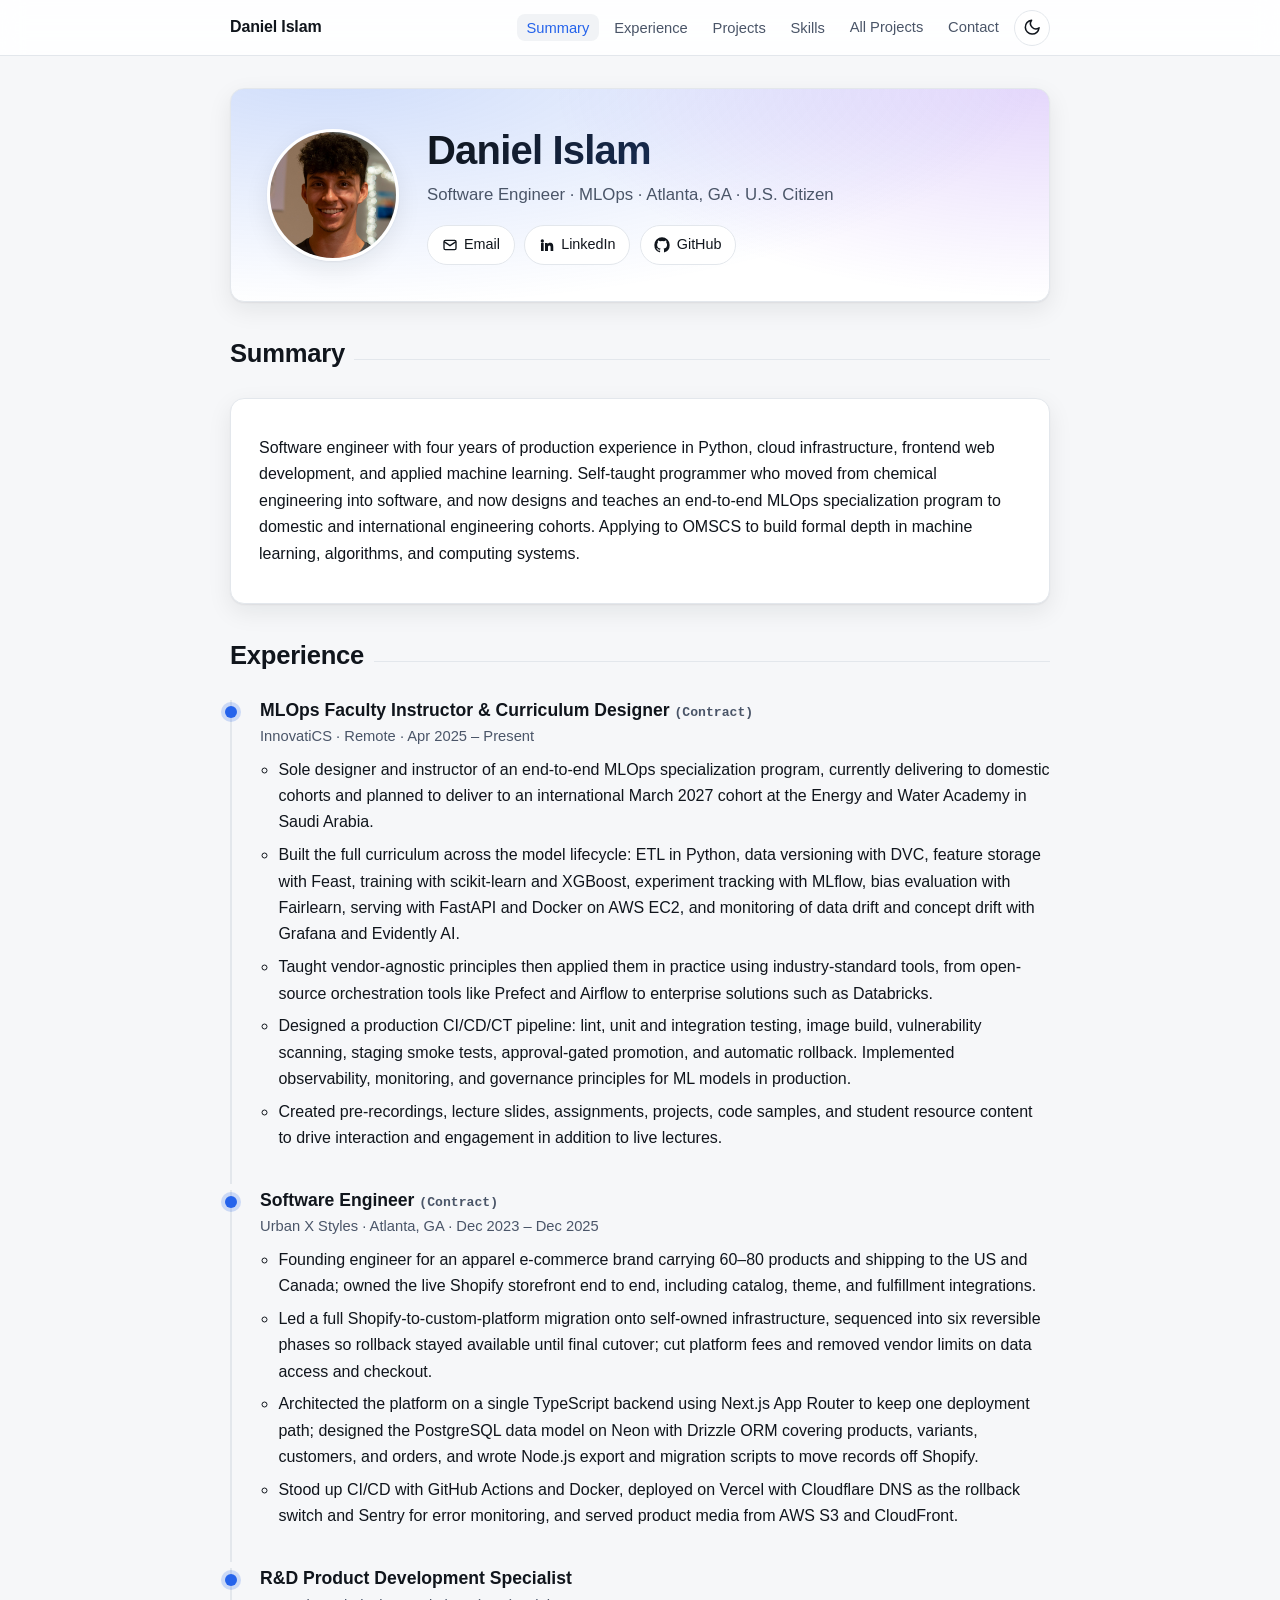
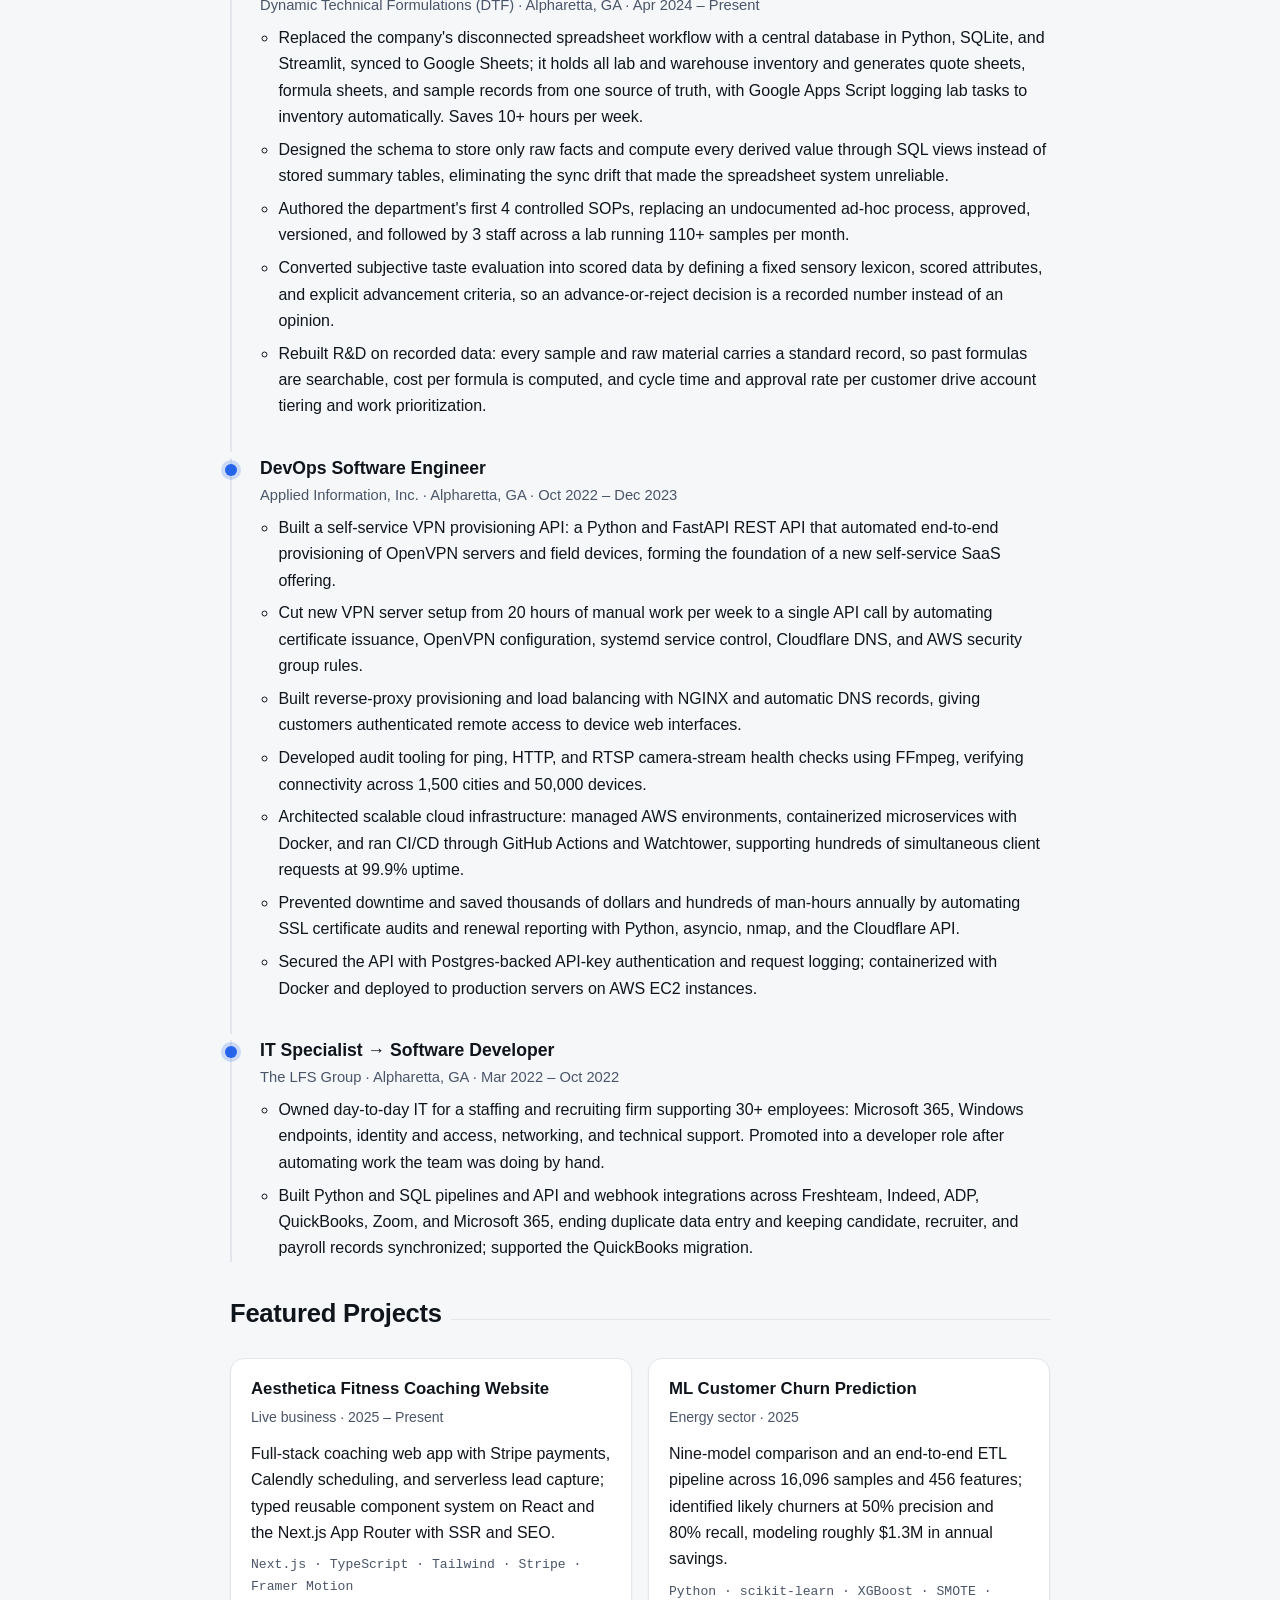
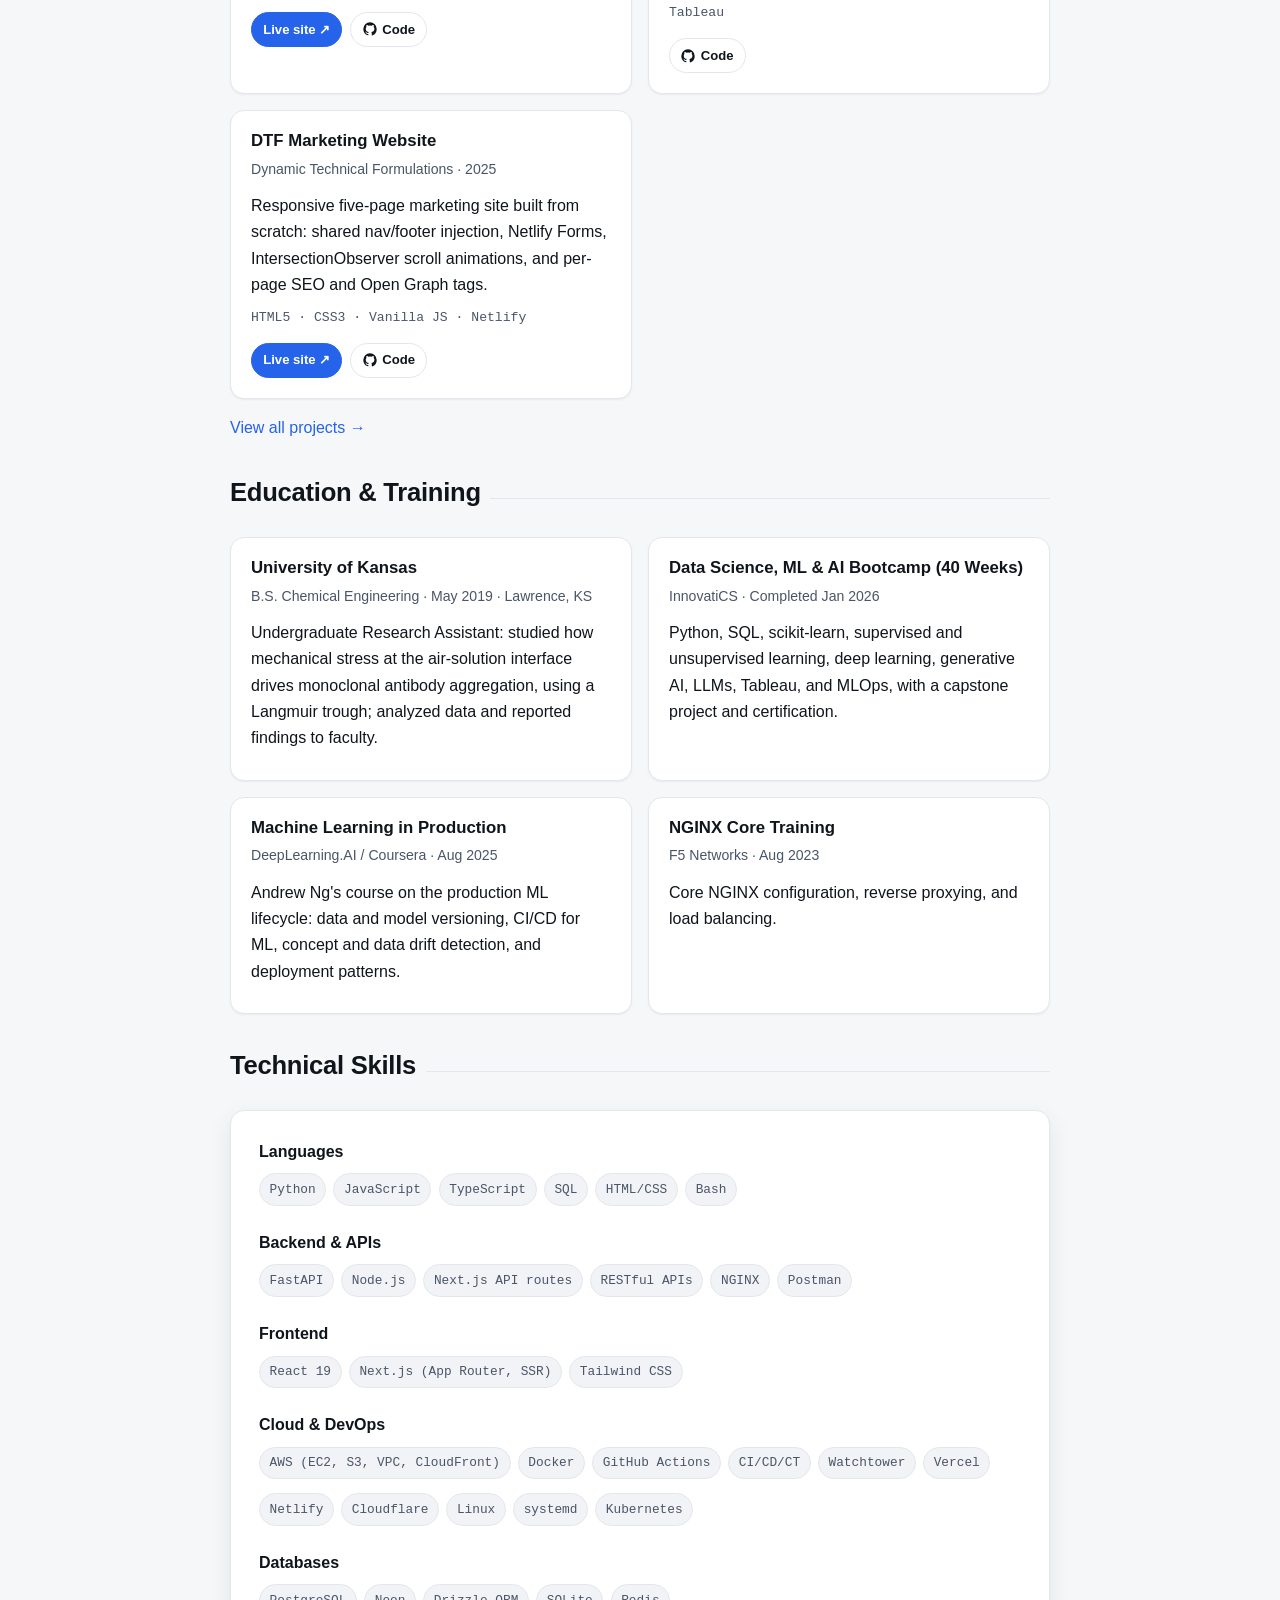
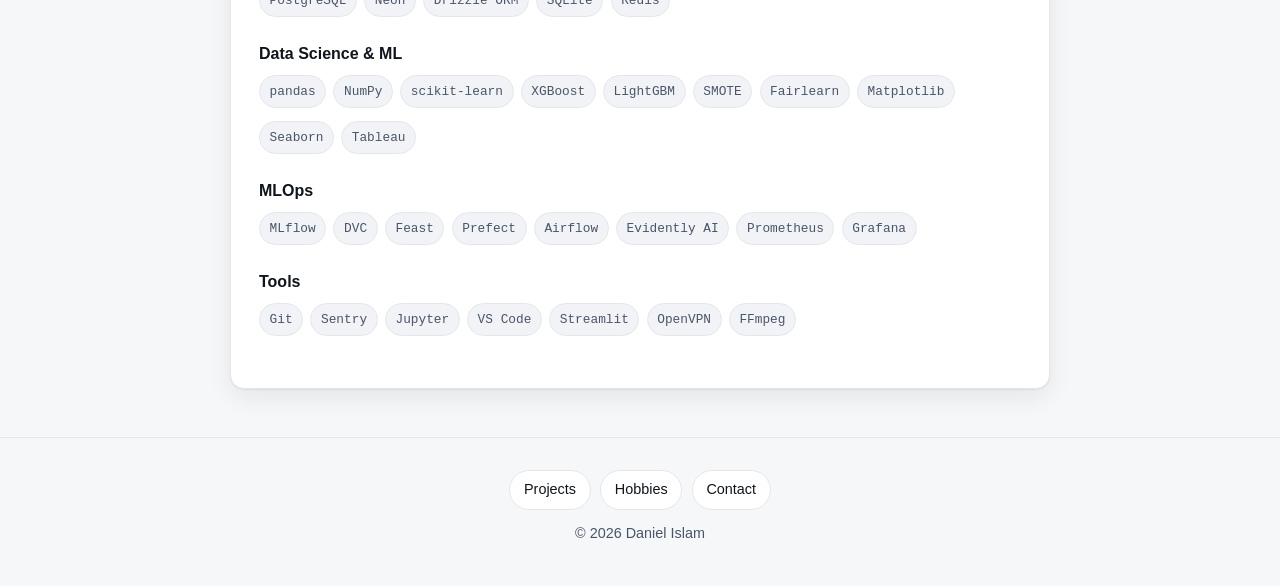
==== commit eca1ec61: "Link projects to real GitHub repos, add DTF site, overhaul README - Add Code (GitHub) and Live links" ====
--- a/index.html
+++ b/index.html
@@ -216,18 +216,45 @@
             <div class="section__title"><h2 id="projects-h">Featured Projects</h2></div>
             <div class="grid">
                 <article class="subcard">
+                    <h3>Aesthetica Fitness Coaching Website</h3>
+                    <p class="subcard__meta">Live business &middot; 2025 &ndash; Present</p>
+                    <p>Full-stack coaching web app with Stripe payments, Calendly scheduling, and serverless lead capture;
+                        typed reusable component system on React and the Next.js App Router with SSR and SEO.</p>
+                    <p class="tags">Next.js &middot; TypeScript &middot; Tailwind &middot; Stripe &middot; Framer Motion</p>
+                    <div class="card-links">
+                        <a class="card-link card-link--primary" href="https://aesthetica-site.vercel.app" target="_blank" rel="noopener">Live site &#8599;</a>
+                        <a class="card-link" href="https://github.com/dislam7991/Aesthetica-site" target="_blank" rel="noopener">
+                            <svg viewBox="0 0 24 24" fill="currentColor" aria-hidden="true"><path d="M12 .5A11.5 11.5 0 0 0 .5 12a11.5 11.5 0 0 0 7.86 10.92c.58.1.79-.25.79-.56v-2c-3.2.7-3.88-1.37-3.88-1.37-.53-1.34-1.3-1.7-1.3-1.7-1.06-.72.08-.71.08-.71 1.17.08 1.79 1.2 1.79 1.2 1.04 1.78 2.73 1.27 3.4.97.1-.75.4-1.27.73-1.56-2.56-.29-5.26-1.28-5.26-5.7 0-1.26.45-2.29 1.2-3.1-.12-.29-.52-1.46.11-3.05 0 0 .98-.31 3.2 1.18a11.1 11.1 0 0 1 5.82 0c2.22-1.49 3.2-1.18 3.2-1.18.63 1.59.23 2.76.11 3.05.75.81 1.2 1.84 1.2 3.1 0 4.43-2.7 5.4-5.28 5.69.41.36.78 1.06.78 2.14v3.17c0 .31.21.67.8.56A11.5 11.5 0 0 0 23.5 12 11.5 11.5 0 0 0 12 .5z"/></svg>
+                            Code
+                        </a>
+                    </div>
+                </article>
+                <article class="subcard">
                     <h3>ML Customer Churn Prediction</h3>
                     <p class="subcard__meta">Energy sector &middot; 2025</p>
                     <p>Nine-model comparison and an end-to-end ETL pipeline across 16,096 samples and 456 features;
                         identified likely churners at 50% precision and 80% recall, modeling roughly $1.3M in annual savings.</p>
                     <p class="tags">Python &middot; scikit-learn &middot; XGBoost &middot; SMOTE &middot; Tableau</p>
-                </article>
-                <article class="subcard">
-                    <h3>Aesthetica Fitness Coaching Website</h3>
-                    <p class="subcard__meta">Live business &middot; 2025 &ndash; Present</p>
-                    <p>Full-stack coaching web app with Stripe payments, Calendly scheduling, and serverless lead capture;
-                        typed reusable component system on React 19 and the Next.js App Router with SSR and SEO.</p>
-                    <p class="tags">React 19 &middot; TypeScript &middot; Next.js &middot; Tailwind &middot; Stripe</p>
+                    <div class="card-links">
+                        <a class="card-link" href="https://github.com/dislam7991/ModelingChurn" target="_blank" rel="noopener">
+                            <svg viewBox="0 0 24 24" fill="currentColor" aria-hidden="true"><path d="M12 .5A11.5 11.5 0 0 0 .5 12a11.5 11.5 0 0 0 7.86 10.92c.58.1.79-.25.79-.56v-2c-3.2.7-3.88-1.37-3.88-1.37-.53-1.34-1.3-1.7-1.3-1.7-1.06-.72.08-.71.08-.71 1.17.08 1.79 1.2 1.79 1.2 1.04 1.78 2.73 1.27 3.4.97.1-.75.4-1.27.73-1.56-2.56-.29-5.26-1.28-5.26-5.7 0-1.26.45-2.29 1.2-3.1-.12-.29-.52-1.46.11-3.05 0 0 .98-.31 3.2 1.18a11.1 11.1 0 0 1 5.82 0c2.22-1.49 3.2-1.18 3.2-1.18.63 1.59.23 2.76.11 3.05.75.81 1.2 1.84 1.2 3.1 0 4.43-2.7 5.4-5.28 5.69.41.36.78 1.06.78 2.14v3.17c0 .31.21.67.8.56A11.5 11.5 0 0 0 23.5 12 11.5 11.5 0 0 0 12 .5z"/></svg>
+                            Code
+                        </a>
+                    </div>
+                </article>
+                <article class="subcard">
+                    <h3>DTF Marketing Website</h3>
+                    <p class="subcard__meta">Dynamic Technical Formulations &middot; 2025</p>
+                    <p>Responsive five-page marketing site built from scratch: shared nav/footer injection, Netlify Forms,
+                        IntersectionObserver scroll animations, and per-page SEO and Open Graph tags.</p>
+                    <p class="tags">HTML5 &middot; CSS3 &middot; Vanilla JS &middot; Netlify</p>
+                    <div class="card-links">
+                        <a class="card-link card-link--primary" href="https://dtf-website.netlify.app" target="_blank" rel="noopener">Live site &#8599;</a>
+                        <a class="card-link" href="https://github.com/dislam7991/dtf-website" target="_blank" rel="noopener">
+                            <svg viewBox="0 0 24 24" fill="currentColor" aria-hidden="true"><path d="M12 .5A11.5 11.5 0 0 0 .5 12a11.5 11.5 0 0 0 7.86 10.92c.58.1.79-.25.79-.56v-2c-3.2.7-3.88-1.37-3.88-1.37-.53-1.34-1.3-1.7-1.3-1.7-1.06-.72.08-.71.08-.71 1.17.08 1.79 1.2 1.79 1.2 1.04 1.78 2.73 1.27 3.4.97.1-.75.4-1.27.73-1.56-2.56-.29-5.26-1.28-5.26-5.7 0-1.26.45-2.29 1.2-3.1-.12-.29-.52-1.46.11-3.05 0 0 .98-.31 3.2 1.18a11.1 11.1 0 0 1 5.82 0c2.22-1.49 3.2-1.18 3.2-1.18.63 1.59.23 2.76.11 3.05.75.81 1.2 1.84 1.2 3.1 0 4.43-2.7 5.4-5.28 5.69.41.36.78 1.06.78 2.14v3.17c0 .31.21.67.8.56A11.5 11.5 0 0 0 23.5 12 11.5 11.5 0 0 0 12 .5z"/></svg>
+                            Code
+                        </a>
+                    </div>
                 </article>
             </div>
             <p style="margin-top:1rem"><a href="./projects.html">View all projects &rarr;</a></p>
--- a/assets/css/style.css
+++ b/assets/css/style.css
@@ -386,6 +386,40 @@
 /* Tag row for project tech */
 .tags { color: var(--text-muted); font-family: var(--font-mono); font-size: 0.82rem; }
 
+/* Card action links (Code / Live) */
+.card-links {
+    display: flex;
+    flex-wrap: wrap;
+    gap: 0.5rem;
+    margin-top: 0.9rem;
+}
+.card-link {
+    display: inline-flex;
+    align-items: center;
+    gap: 0.35rem;
+    padding: 0.35rem 0.7rem;
+    border-radius: 999px;
+    border: 1px solid var(--border);
+    background: var(--bg-elev);
+    color: var(--text);
+    font-size: 0.82rem;
+    font-weight: 600;
+    transition: transform var(--transition), border-color var(--transition), background var(--transition);
+}
+.card-link:hover {
+    text-decoration: none;
+    transform: translateY(-1px);
+    border-color: var(--accent);
+    background: var(--surface-2);
+}
+.card-link svg { width: 14px; height: 14px; }
+.card-link--primary {
+    background: var(--accent);
+    border-color: var(--accent);
+    color: var(--accent-contrast);
+}
+.card-link--primary:hover { background: var(--accent); filter: brightness(1.05); }
+
 /* ---- Footer -------------------------------------------------------------- */
 .site-footer {
     border-top: 1px solid var(--border);
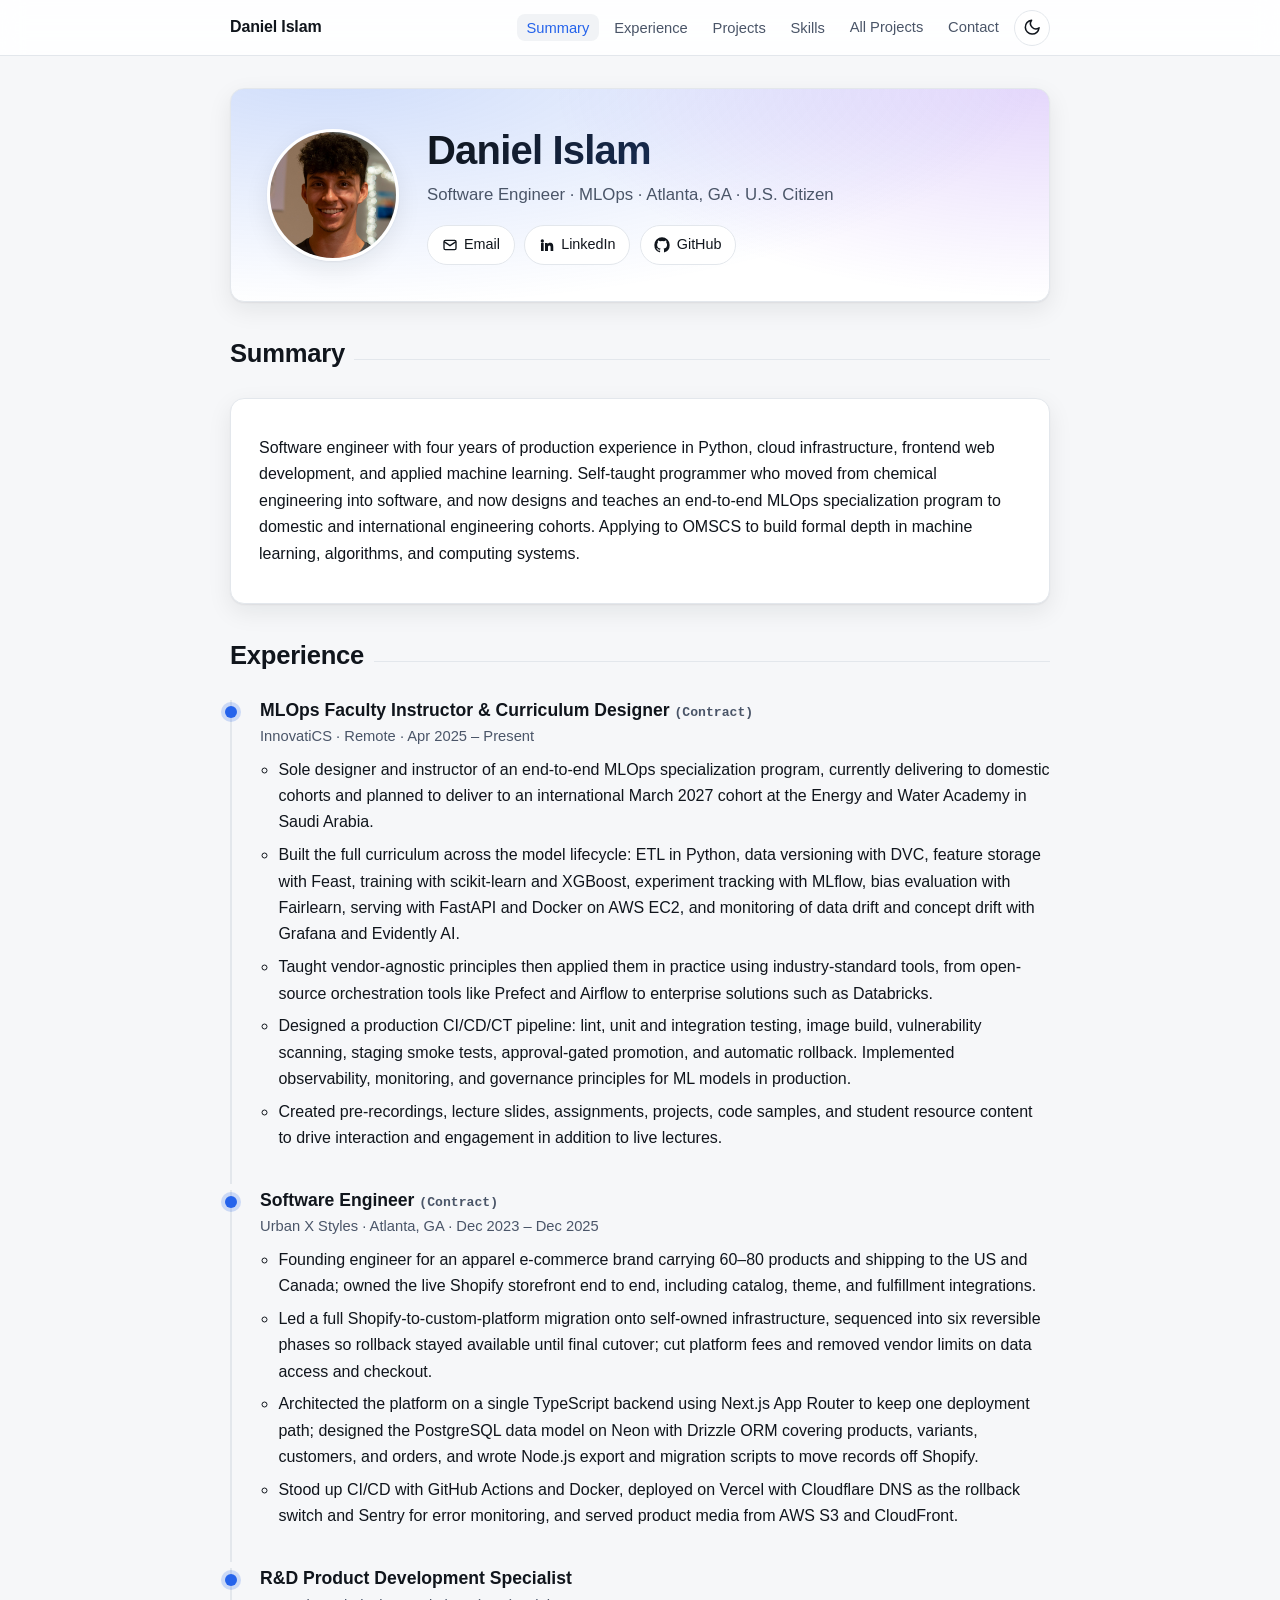
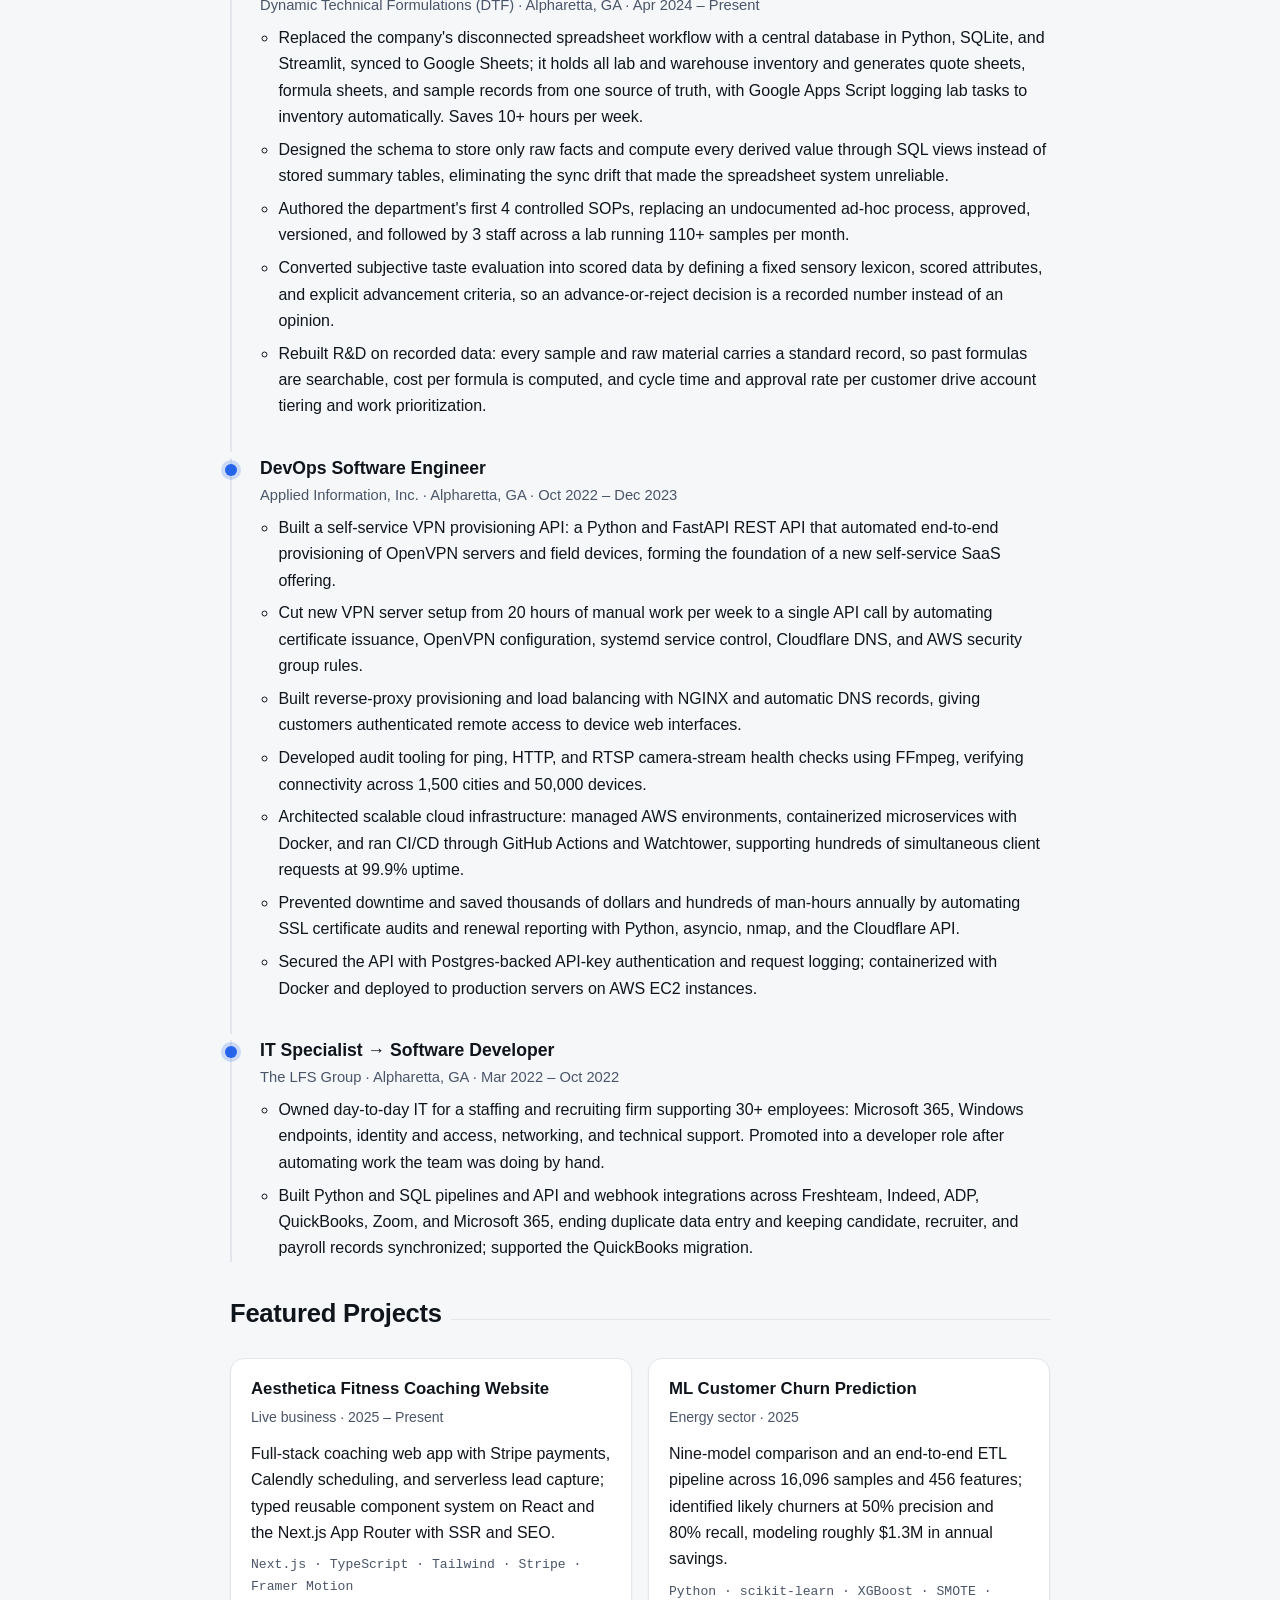
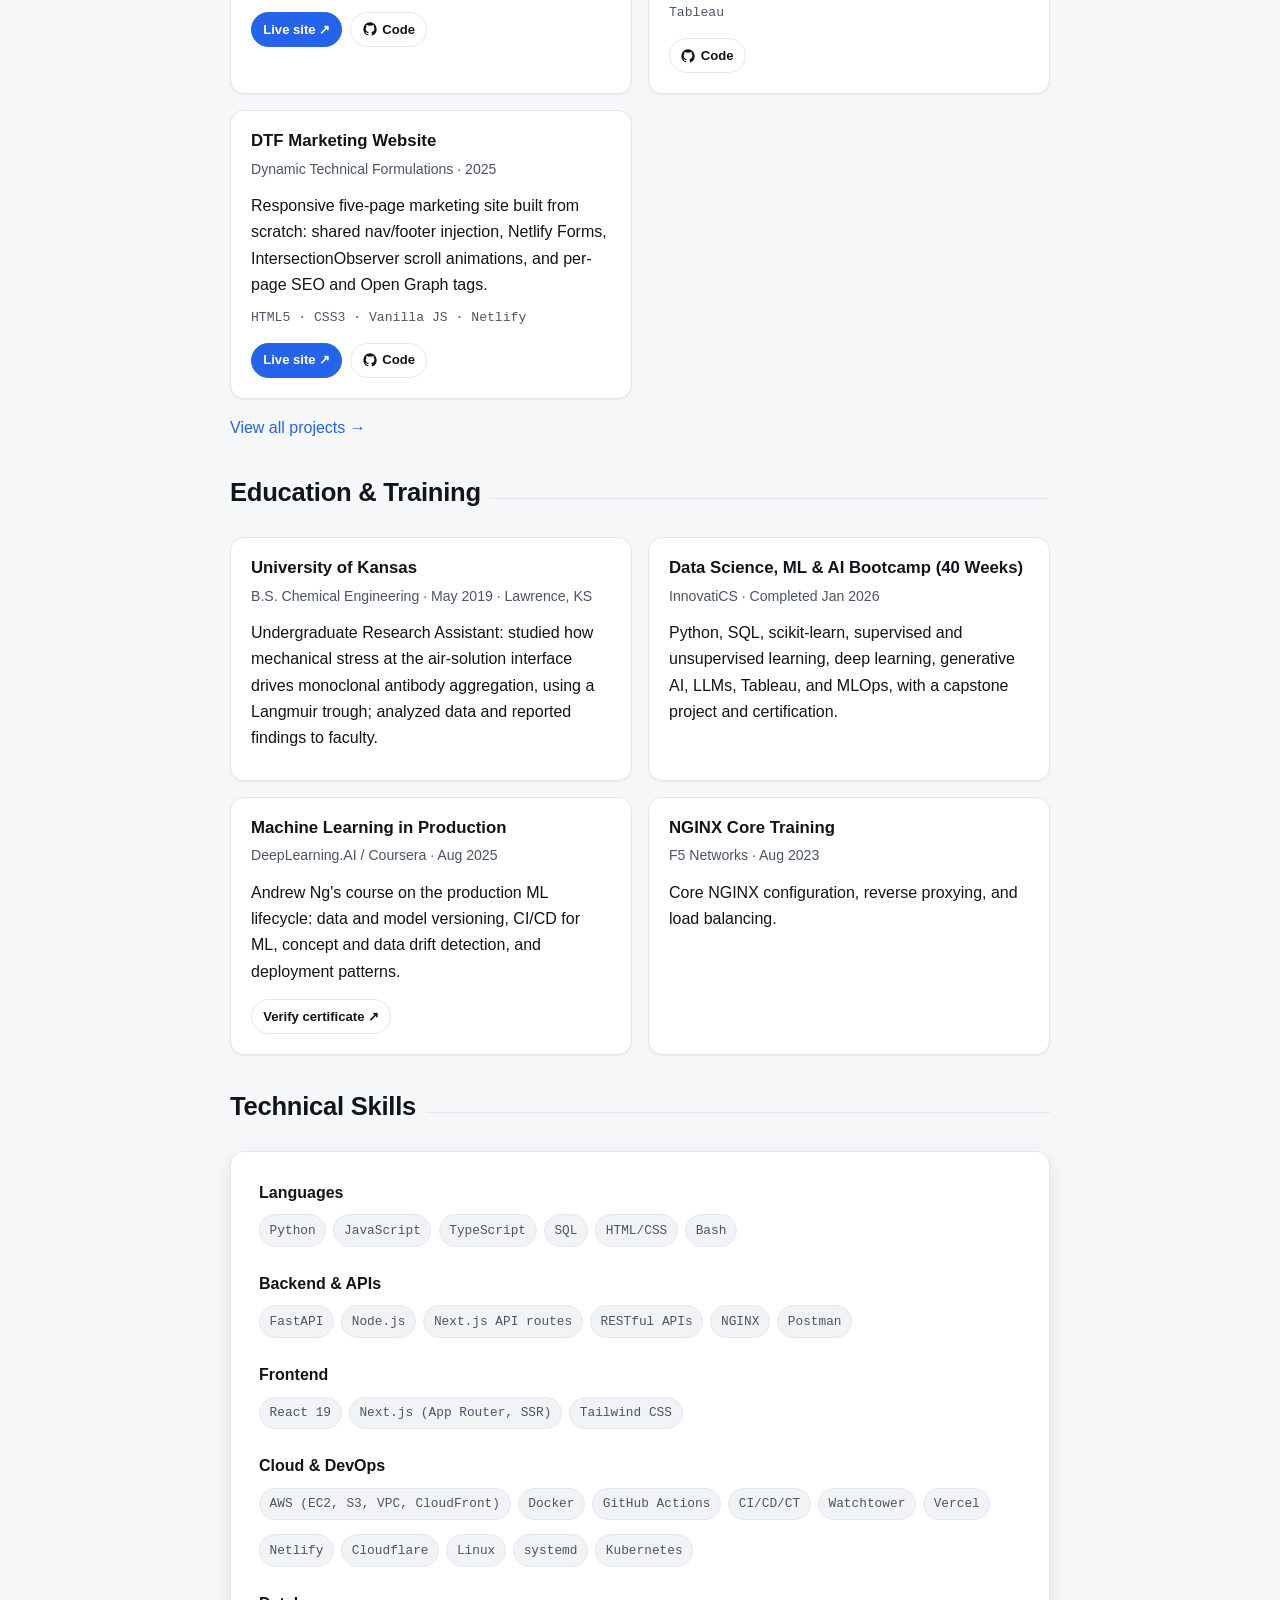
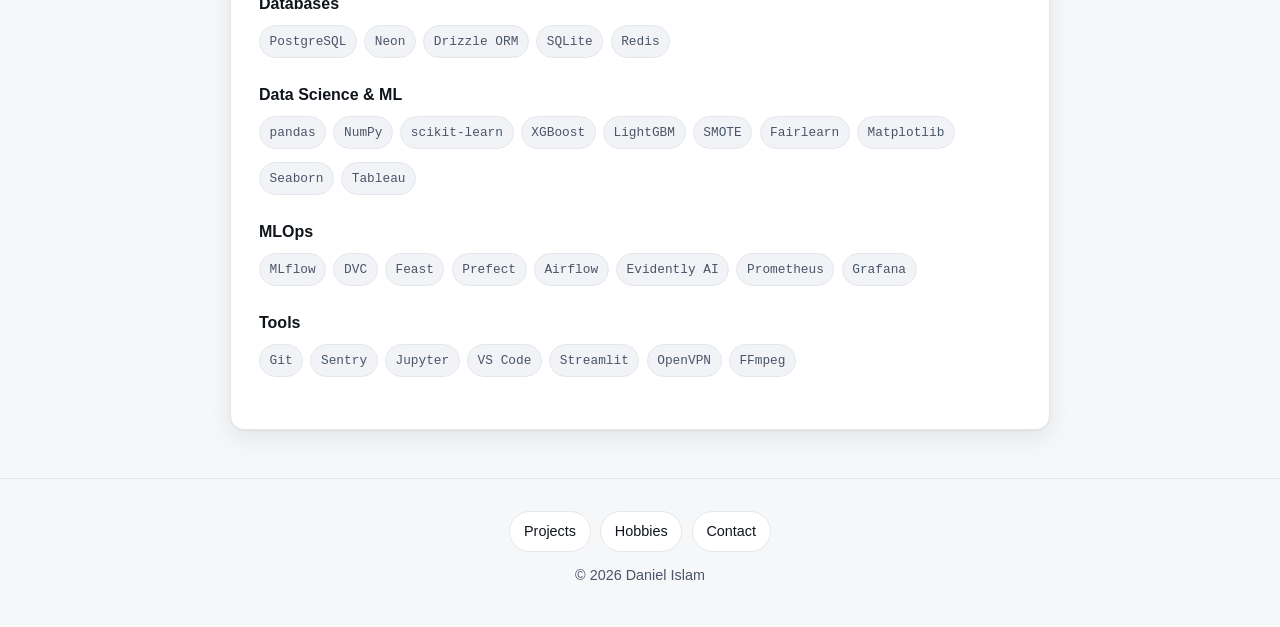
==== commit 2e242922: "Show Coursera verification link on ML in Production card Add a "Verify certificate" link to the Deep" ====
--- a/index.html
+++ b/index.html
@@ -282,6 +282,9 @@
                     <p class="subcard__meta">DeepLearning.AI / Coursera &middot; Aug 2025</p>
                     <p>Andrew Ng's course on the production ML lifecycle: data and model versioning, CI/CD for ML,
                         concept and data drift detection, and deployment patterns.</p>
+                    <div class="card-links">
+                        <a class="card-link" href="https://coursera.org/verify/2O4XGM6DAIDQ" target="_blank" rel="noopener">Verify certificate &#8599;</a>
+                    </div>
                 </article>
                 <article class="subcard">
                     <h3>NGINX Core Training</h3>
